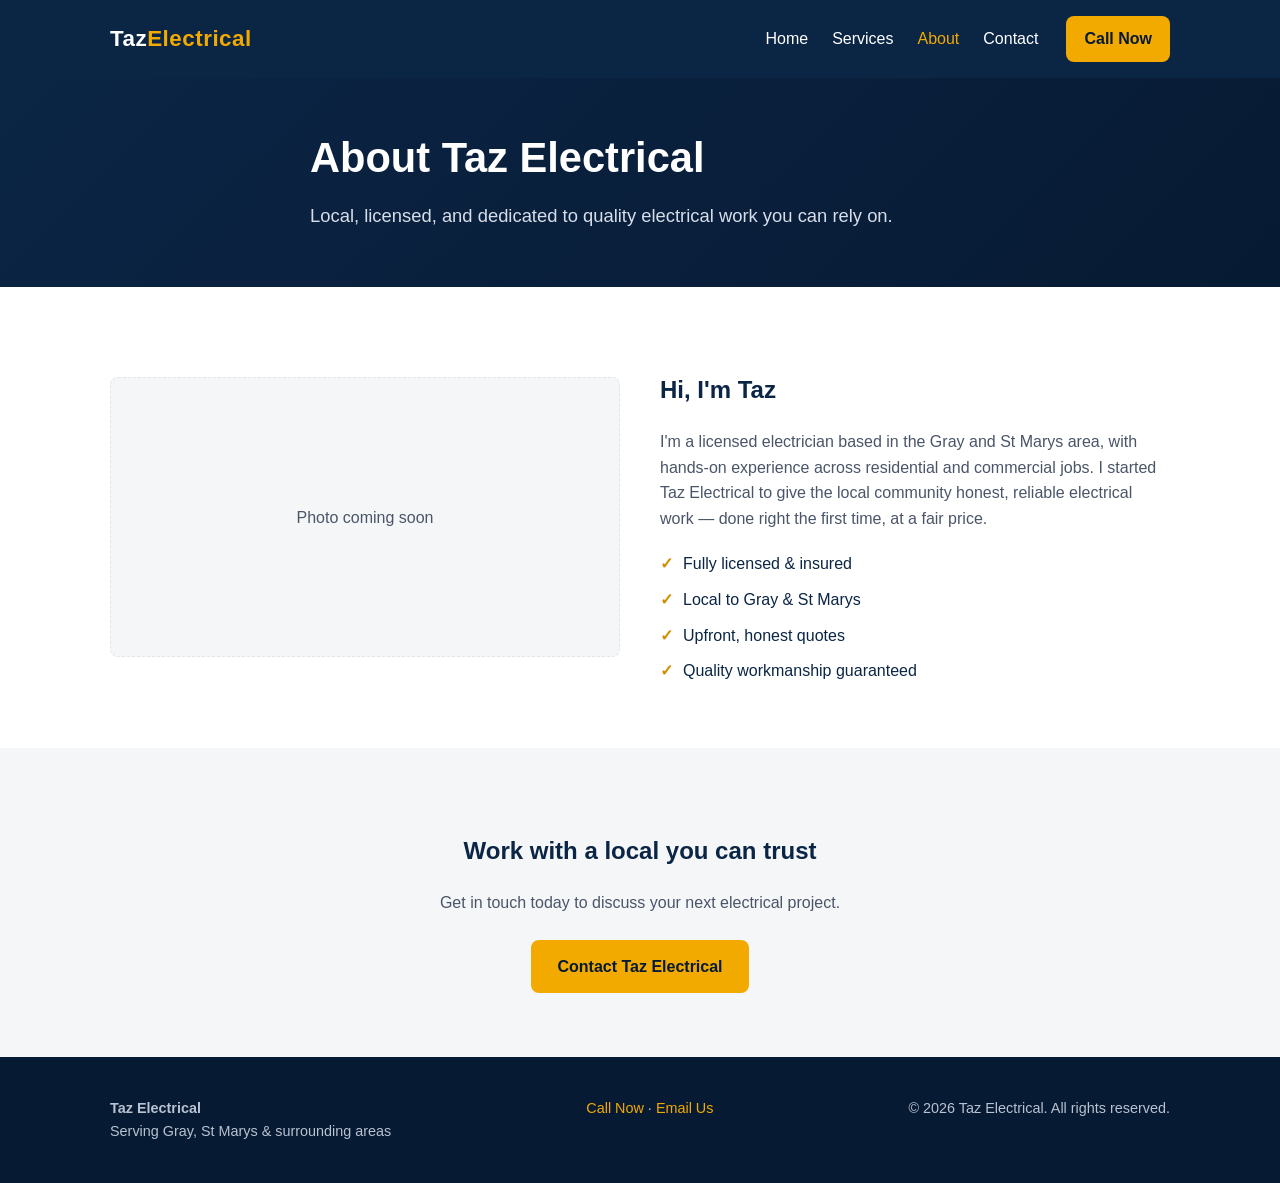
==== about.html @ eee787fc "Scaffold Taz Electrical website with CLAUDE.md and static pages Add project context (CLAUDE.md) plus" ====
<!DOCTYPE html>
<html lang="en-AU">
<head>
  <meta charset="UTF-8" />
  <meta name="viewport" content="width=device-width, initial-scale=1.0" />
  <title>About | Taz Electrical</title>
  <meta
    name="description"
    content="Meet Taz Electrical — a licensed local electrician serving Gray, St Marys and surrounding areas."
  />
  <link rel="stylesheet" href="css/styles.css" />
</head>
<body>
  <header class="site-header">
    <div class="container">
      <a href="index.html" class="logo">Taz<span>Electrical</span></a>
      <div class="nav">
        <ul class="nav-links">
          <li><a href="index.html">Home</a></li>
          <li><a href="services.html">Services</a></li>
          <li><a href="about.html" aria-current="page">About</a></li>
          <li><a href="contact.html">Contact</a></li>
        </ul>
        <a href="tel:+61000000000" class="nav-cta">Call Now</a>
      </div>
      <button class="nav-toggle" aria-label="Toggle navigation" aria-expanded="false">&#9776;</button>
    </div>
  </header>

  <main>
    <section class="hero" style="padding: 56px 0;">
      <div class="container">
        <h1>About Taz Electrical</h1>
        <p>Local, licensed, and dedicated to quality electrical work you can rely on.</p>
      </div>
    </section>

    <section>
      <div class="container about-grid">
        <div class="about-photo">
          <!-- TODO: replace with a real photo of Taz / the team / a completed job -->
          Photo coming soon
        </div>
        <div>
          <h2>Hi, I'm Taz</h2>
          <p style="color: var(--gray-text);">
            <!-- TODO: replace with Taz's real bio -->
            I'm a licensed electrician based in the Gray and St Marys area, with
            hands-on experience across residential and commercial jobs. I started
            Taz Electrical to give the local community honest, reliable electrical
            work — done right the first time, at a fair price.
          </p>
          <ul class="badge-list">
            <li>Fully licensed &amp; insured</li>
            <li>Local to Gray &amp; St Marys</li>
            <li>Upfront, honest quotes</li>
            <li>Quality workmanship guaranteed</li>
          </ul>
        </div>
      </div>
    </section>

    <section class="alt">
      <div class="container" style="text-align:center;">
        <h2>Work with a local you can trust</h2>
        <p style="color: var(--gray-text); max-width: 560px; margin: 0 auto 24px;">
          Get in touch today to discuss your next electrical project.
        </p>
        <a href="contact.html" class="btn btn-primary">Contact Taz Electrical</a>
      </div>
    </section>
  </main>

  <footer class="site-footer">
    <div class="container">
      <div>
        <strong>Taz Electrical</strong><br />
        Serving Gray, St Marys &amp; surrounding areas
      </div>
      <div>
        <a href="tel:+61000000000">Call Now</a> &middot;
        <a href="mailto:info@tazelectrical.example">Email Us</a>
      </div>
      <div>&copy; 2026 Taz Electrical. All rights reserved.</div>
    </div>
  </footer>

  <script src="js/main.js"></script>
</body>
</html>
---- css/styles.css ----
/* ---------- Brand variables (placeholder — swap when real branding lands) ---------- */
:root {
  --navy: #0b2545;
  --navy-dark: #071a33;
  --amber: #f2a900;
  --amber-dark: #cf8f00;
  --white: #ffffff;
  --off-white: #f5f6f8;
  --gray-text: #4a5568;
  --border: #e2e5ea;
  --radius: 8px;
  --max-width: 1100px;
  --font: -apple-system, BlinkMacSystemFont, "Segoe UI", Roboto, Helvetica, Arial, sans-serif;
}

* {
  box-sizing: border-box;
}

body {
  margin: 0;
  font-family: var(--font);
  color: var(--navy);
  background: var(--white);
  line-height: 1.6;
}

a {
  color: inherit;
}

img {
  max-width: 100%;
  display: block;
}

.container {
  max-width: var(--max-width);
  margin: 0 auto;
  padding: 0 20px;
}

/* ---------- Header / nav ---------- */
.site-header {
  background: var(--navy);
  color: var(--white);
  position: sticky;
  top: 0;
  z-index: 10;
}

.site-header .container {
  display: flex;
  align-items: center;
  justify-content: space-between;
  padding-top: 16px;
  padding-bottom: 16px;
}

.logo {
  font-size: 1.4rem;
  font-weight: 700;
  color: var(--white);
  text-decoration: none;
  letter-spacing: 0.5px;
}

.logo span {
  color: var(--amber);
}

.nav {
  display: flex;
  align-items: center;
  gap: 28px;
}

.nav-links {
  display: flex;
  gap: 24px;
  list-style: none;
  margin: 0;
  padding: 0;
}

.nav-links a {
  color: var(--white);
  text-decoration: none;
  font-weight: 500;
}

.nav-links a:hover,
.nav-links a[aria-current="page"] {
  color: var(--amber);
}

.nav-cta {
  background: var(--amber);
  color: var(--navy-dark);
  padding: 10px 18px;
  border-radius: var(--radius);
  font-weight: 700;
  text-decoration: none;
  white-space: nowrap;
}

.nav-cta:hover {
  background: var(--amber-dark);
}

.nav-toggle {
  display: none;
  background: none;
  border: none;
  color: var(--white);
  font-size: 1.6rem;
  cursor: pointer;
}

/* ---------- Hero ---------- */
.hero {
  background: linear-gradient(135deg, var(--navy) 0%, var(--navy-dark) 100%);
  color: var(--white);
  padding: 80px 0;
}

.hero .container {
  display: flex;
  flex-direction: column;
  gap: 20px;
  max-width: 700px;
}

.hero h1 {
  font-size: 2.6rem;
  margin: 0;
  line-height: 1.15;
}

.hero p {
  font-size: 1.15rem;
  color: #d7deea;
  margin: 0;
}

.hero-actions {
  display: flex;
  gap: 16px;
  flex-wrap: wrap;
  margin-top: 10px;
}

.btn {
  display: inline-block;
  padding: 12px 24px;
  border-radius: var(--radius);
  text-decoration: none;
  font-weight: 700;
  border: 2px solid transparent;
}

.btn-primary {
  background: var(--amber);
  color: var(--navy-dark);
}

.btn-primary:hover {
  background: var(--amber-dark);
}

.btn-secondary {
  border-color: var(--white);
  color: var(--white);
}

.btn-secondary:hover {
  background: rgba(255, 255, 255, 0.1);
}

/* ---------- Sections ---------- */
section {
  padding: 64px 0;
}

section.alt {
  background: var(--off-white);
}

.section-heading {
  text-align: center;
  max-width: 640px;
  margin: 0 auto 40px;
}

.section-heading h2 {
  font-size: 2rem;
  margin-bottom: 12px;
}

.section-heading p {
  color: var(--gray-text);
  margin: 0;
}

/* ---------- Cards / grid ---------- */
.grid {
  display: grid;
  grid-template-columns: repeat(auto-fit, minmax(240px, 1fr));
  gap: 24px;
}

.card {
  background: var(--white);
  border: 1px solid var(--border);
  border-radius: var(--radius);
  padding: 28px;
}

.card .icon {
  font-size: 1.8rem;
  margin-bottom: 12px;
}

.card h3 {
  margin: 0 0 10px;
  font-size: 1.2rem;
}

.card p {
  margin: 0;
  color: var(--gray-text);
}

/* ---------- Service list page ---------- */
.service-detail {
  display: flex;
  gap: 20px;
  padding: 24px 0;
  border-bottom: 1px solid var(--border);
}

.service-detail:last-child {
  border-bottom: none;
}

.service-detail .icon {
  font-size: 1.8rem;
  flex-shrink: 0;
}

.service-detail h3 {
  margin: 0 0 6px;
}

.service-detail p {
  margin: 0;
  color: var(--gray-text);
}

/* ---------- About page ---------- */
.about-grid {
  display: grid;
  grid-template-columns: 1fr 1fr;
  gap: 40px;
  align-items: center;
}

.about-photo {
  background: var(--off-white);
  border: 1px dashed var(--border);
  border-radius: var(--radius);
  min-height: 280px;
  display: flex;
  align-items: center;
  justify-content: center;
  color: var(--gray-text);
  text-align: center;
  padding: 20px;
}

.badge-list {
  list-style: none;
  padding: 0;
  margin: 20px 0 0;
  display: flex;
  flex-direction: column;
  gap: 10px;
}

.badge-list li::before {
  content: "\2713";
  color: var(--amber-dark);
  font-weight: 700;
  margin-right: 10px;
}

/* ---------- Contact page ---------- */
.contact-grid {
  display: grid;
  grid-template-columns: 1fr 1fr;
  gap: 40px;
}

.contact-info .item {
  margin-bottom: 24px;
}

.contact-info .item h3 {
  margin: 0 0 4px;
  font-size: 1rem;
  color: var(--gray-text);
  text-transform: uppercase;
  letter-spacing: 0.5px;
}

.contact-info .item p,
.contact-info .item a {
  margin: 0;
  font-size: 1.15rem;
  text-decoration: none;
  color: var(--navy);
}

form.contact-form {
  display: flex;
  flex-direction: column;
  gap: 16px;
}

.form-group {
  display: flex;
  flex-direction: column;
  gap: 6px;
}

.form-group label {
  font-weight: 600;
  font-size: 0.95rem;
}

.form-group input,
.form-group textarea {
  padding: 12px 14px;
  border: 1px solid var(--border);
  border-radius: var(--radius);
  font-family: inherit;
  font-size: 1rem;
}

.form-group input:focus,
.form-group textarea:focus {
  outline: 2px solid var(--amber);
  outline-offset: 1px;
}

.form-note {
  font-size: 0.9rem;
  color: var(--gray-text);
  margin: 0;
}

/* ---------- Footer ---------- */
.site-footer {
  background: var(--navy-dark);
  color: #b9c2d0;
  padding: 40px 0;
  font-size: 0.9rem;
}

.site-footer .container {
  display: flex;
  justify-content: space-between;
  flex-wrap: wrap;
  gap: 20px;
}

.site-footer a {
  color: var(--amber);
  text-decoration: none;
}

/* ---------- Responsive ---------- */
@media (max-width: 700px) {
  .nav-toggle {
    display: block;
  }

  .nav {
    position: absolute;
    top: 100%;
    left: 0;
    right: 0;
    background: var(--navy);
    flex-direction: column;
    align-items: flex-start;
    padding: 20px;
    gap: 16px;
    display: none;
  }

  .nav.open {
    display: flex;
  }

  .nav-links {
    flex-direction: column;
    gap: 14px;
  }

  .hero h1 {
    font-size: 2rem;
  }

  .about-grid,
  .contact-grid {
    grid-template-columns: 1fr;
  }
}
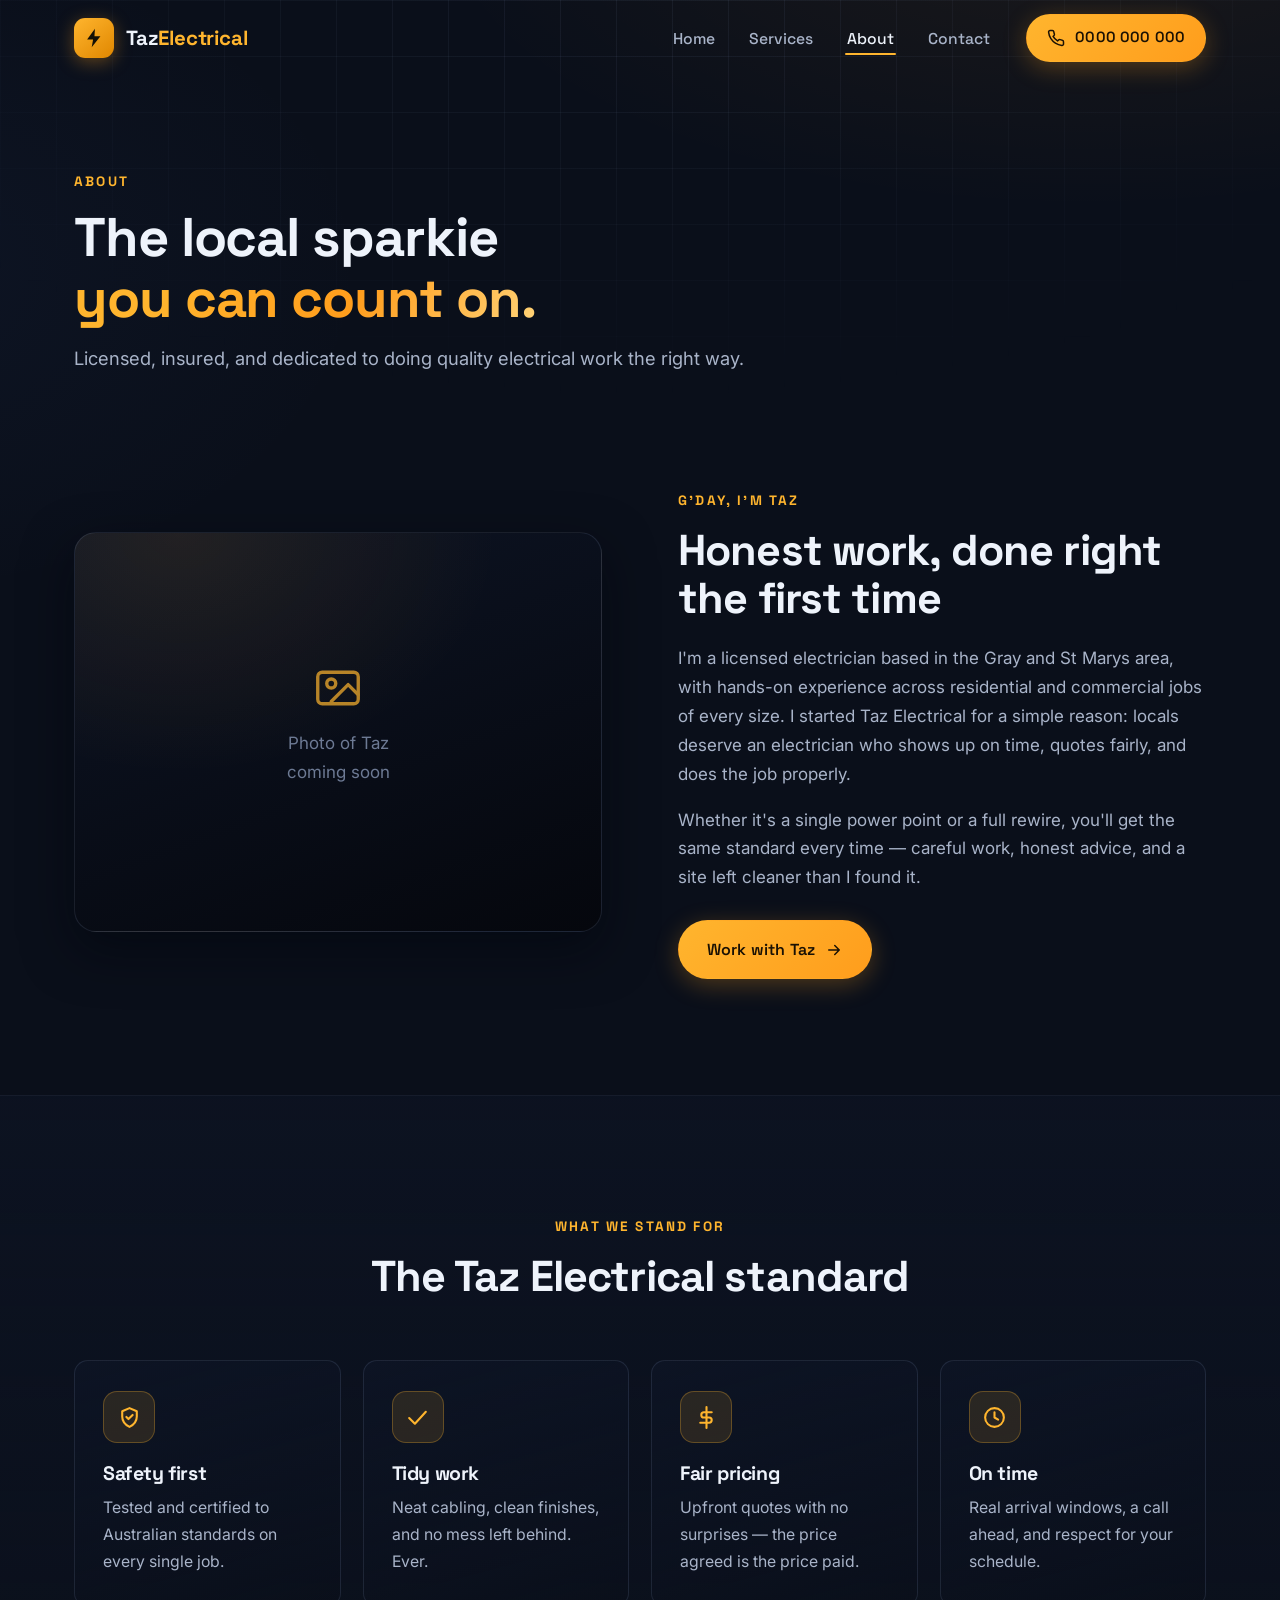
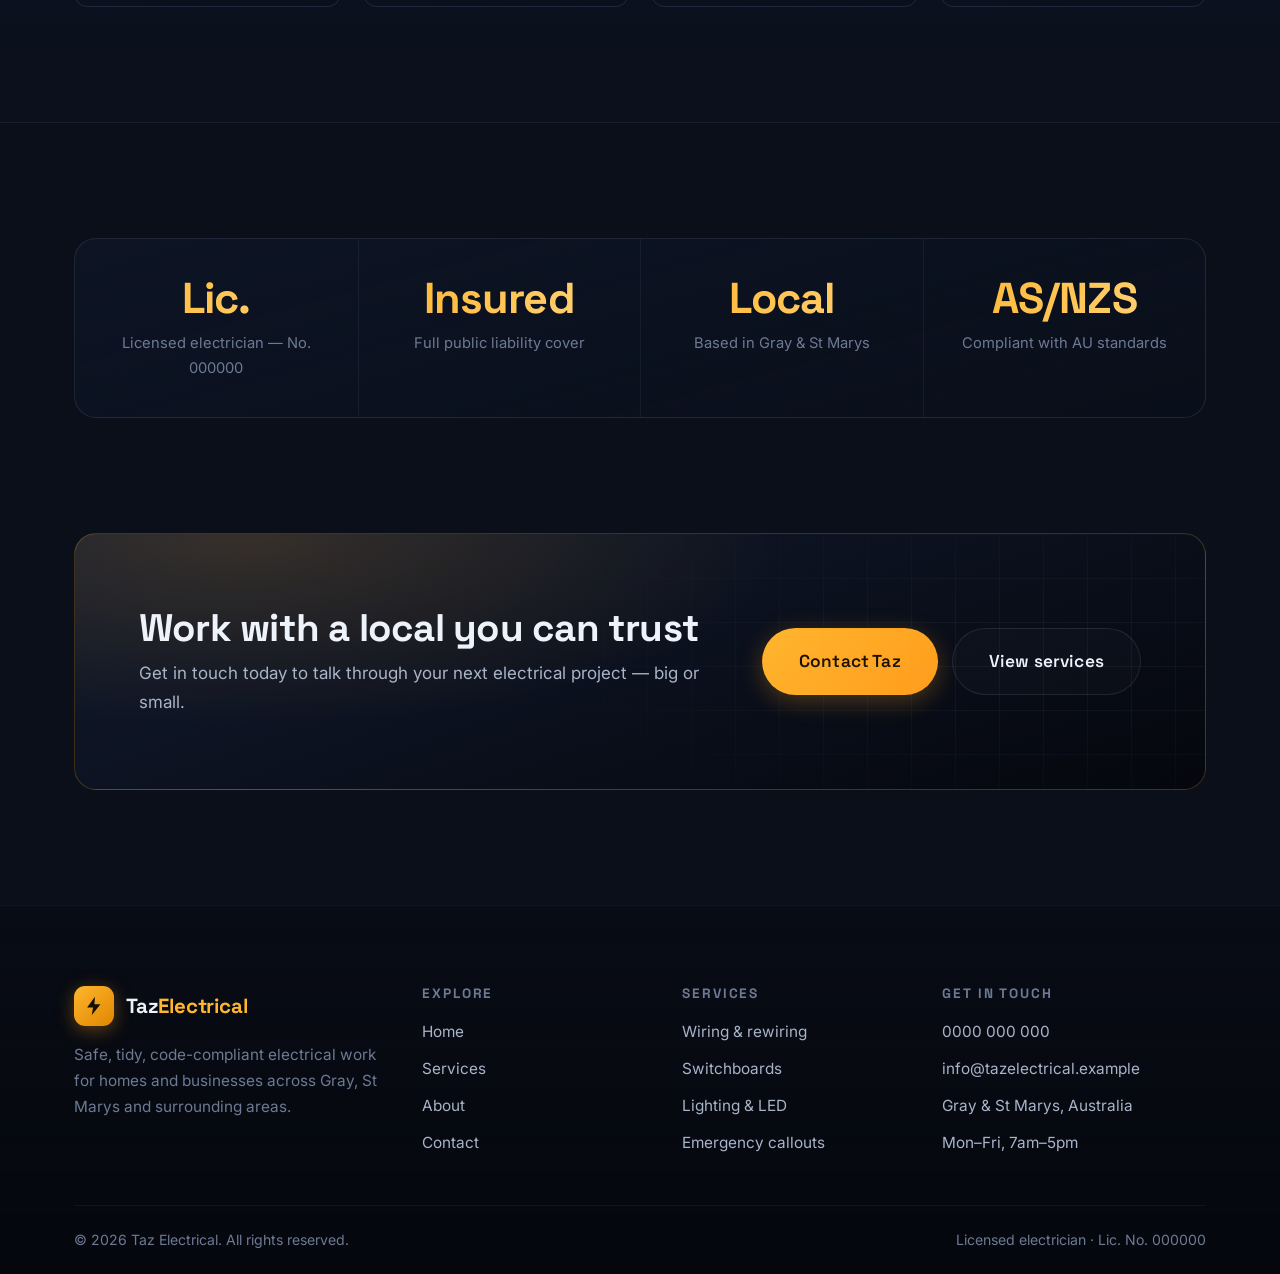
==== commit 732a83c1: "Redesign site with "Live Current" dark electric theme Full visual overhaul: near-black ink surfaces " ====
--- a/about.html
+++ b/about.html
@@ -3,85 +3,199 @@
 <head>
   <meta charset="UTF-8" />
   <meta name="viewport" content="width=device-width, initial-scale=1.0" />
-  <title>About | Taz Electrical</title>
-  <meta
-    name="description"
-    content="Meet Taz Electrical — a licensed local electrician serving Gray, St Marys and surrounding areas."
-  />
+  <title>About | Taz Electrical — Gray &amp; St Marys</title>
+  <meta name="description" content="Meet Taz — a licensed local electrician serving Gray, St Marys and surrounding areas with honest, quality electrical work." />
+  <meta name="theme-color" content="#0a0f1a" />
+  <link rel="icon" href="data:image/svg+xml,%3Csvg xmlns='http://www.w3.org/2000/svg' viewBox='0 0 64 64'%3E%3Crect width='64' height='64' rx='14' fill='%230a0f1a'/%3E%3Cpath d='M36 6 14 38h12l-4 20 22-32H32l4-20z' fill='%23ffb52e'/%3E%3C/svg%3E" />
+  <link rel="preconnect" href="https://fonts.googleapis.com" />
+  <link rel="preconnect" href="https://fonts.gstatic.com" crossorigin />
+  <link href="https://fonts.googleapis.com/css2?family=Inter:wght@400;500;600;700&family=Space+Grotesk:wght@500;600;700&display=swap" rel="stylesheet" />
   <link rel="stylesheet" href="css/styles.css" />
 </head>
 <body>
+  <a class="skip-link" href="#main">Skip to content</a>
+
   <header class="site-header">
-    <div class="container">
-      <a href="index.html" class="logo">Taz<span>Electrical</span></a>
-      <div class="nav">
+    <div class="container header-inner">
+      <a href="index.html" class="brand" aria-label="Taz Electrical — home">
+        <span class="brand-mark" aria-hidden="true">
+          <svg viewBox="0 0 24 24" fill="none" aria-hidden="true"><path d="M13 2 4.5 13.5H11L9.5 22 19 10h-6.5L13 2z" fill="#141005"/></svg>
+        </span>
+        <span class="brand-name">Taz<em>Electrical</em></span>
+      </a>
+      <nav class="site-nav" id="site-nav" aria-label="Main navigation">
         <ul class="nav-links">
           <li><a href="index.html">Home</a></li>
           <li><a href="services.html">Services</a></li>
           <li><a href="about.html" aria-current="page">About</a></li>
           <li><a href="contact.html">Contact</a></li>
         </ul>
-        <a href="tel:+61000000000" class="nav-cta">Call Now</a>
-      </div>
-      <button class="nav-toggle" aria-label="Toggle navigation" aria-expanded="false">&#9776;</button>
+        <div class="nav-actions">
+          <!-- TODO: replace with Taz's real phone number -->
+          <a class="btn btn-primary btn-sm" href="tel:+61000000000">
+            <svg viewBox="0 0 24 24" fill="none" stroke="currentColor" stroke-width="2" stroke-linecap="round" stroke-linejoin="round" aria-hidden="true"><path d="M22 16.92v3a2 2 0 0 1-2.18 2 19.79 19.79 0 0 1-8.63-3.07 19.5 19.5 0 0 1-6-6A19.79 19.79 0 0 1 2.12 4.18 2 2 0 0 1 4.11 2h3a2 2 0 0 1 2 1.72c.13.96.36 1.9.7 2.81a2 2 0 0 1-.45 2.11L8.09 9.91a16 16 0 0 0 6 6l1.27-1.27a2 2 0 0 1 2.11-.45c.91.34 1.85.57 2.81.7A2 2 0 0 1 22 16.92z"/></svg>
+            0000 000 000
+          </a>
+        </div>
+      </nav>
+      <button class="nav-toggle" aria-expanded="false" aria-controls="site-nav" aria-label="Toggle navigation">
+        <span></span><span></span><span></span>
+      </button>
     </div>
   </header>
 
-  <main>
-    <section class="hero" style="padding: 56px 0;">
-      <div class="container">
-        <h1>About Taz Electrical</h1>
-        <p>Local, licensed, and dedicated to quality electrical work you can rely on.</p>
-      </div>
-    </section>
-
-    <section>
-      <div class="container about-grid">
-        <div class="about-photo">
-          <!-- TODO: replace with a real photo of Taz / the team / a completed job -->
-          Photo coming soon
-        </div>
-        <div>
-          <h2>Hi, I'm Taz</h2>
-          <p style="color: var(--gray-text);">
-            <!-- TODO: replace with Taz's real bio -->
-            I'm a licensed electrician based in the Gray and St Marys area, with
-            hands-on experience across residential and commercial jobs. I started
-            Taz Electrical to give the local community honest, reliable electrical
-            work — done right the first time, at a fair price.
+  <main id="main">
+
+    <section class="page-hero">
+      <div class="container">
+        <span class="eyebrow" data-reveal>About</span>
+        <h1 data-reveal>The local sparkie<br /><span class="text-volt">you can count on.</span></h1>
+        <p class="lead" data-reveal style="--d:.08s">Licensed, insured, and dedicated to doing quality electrical work the right way.</p>
+      </div>
+    </section>
+
+    <section class="section" style="padding-top: clamp(20px, 3vw, 40px);">
+      <div class="container split">
+        <div class="photo-frame" data-reveal>
+          <!-- TODO: replace with a real photo of Taz / the team -->
+          <div class="ph-inner">
+            <svg viewBox="0 0 24 24" fill="none" stroke="currentColor" stroke-width="1.5" stroke-linecap="round" stroke-linejoin="round" aria-hidden="true"><rect x="3" y="5" width="18" height="14" rx="2"/><circle cx="9" cy="10" r="2"/><path d="m21 15-4.5-4.5L9 18"/></svg>
+            <p>Photo of Taz<br />coming soon</p>
+          </div>
+        </div>
+        <div data-reveal style="--d:.1s">
+          <span class="eyebrow">G'day, I'm Taz</span>
+          <h2 style="font-size: clamp(1.9rem, 3.8vw, 2.7rem);">Honest work, done right the first time</h2>
+          <!-- TODO: replace with Taz's real bio and experience -->
+          <p>
+            I'm a licensed electrician based in the Gray and St Marys area, with hands-on
+            experience across residential and commercial jobs of every size. I started
+            Taz Electrical for a simple reason: locals deserve an electrician who shows up
+            on time, quotes fairly, and does the job properly.
           </p>
-          <ul class="badge-list">
-            <li>Fully licensed &amp; insured</li>
-            <li>Local to Gray &amp; St Marys</li>
-            <li>Upfront, honest quotes</li>
-            <li>Quality workmanship guaranteed</li>
-          </ul>
-        </div>
-      </div>
-    </section>
-
-    <section class="alt">
-      <div class="container" style="text-align:center;">
-        <h2>Work with a local you can trust</h2>
-        <p style="color: var(--gray-text); max-width: 560px; margin: 0 auto 24px;">
-          Get in touch today to discuss your next electrical project.
-        </p>
-        <a href="contact.html" class="btn btn-primary">Contact Taz Electrical</a>
+          <p>
+            Whether it's a single power point or a full rewire, you'll get the same
+            standard every time — careful work, honest advice, and a site left cleaner
+            than I found it.
+          </p>
+          <div class="hero-actions" style="margin-top: 28px; margin-bottom: 0;">
+            <a href="contact.html" class="btn btn-primary">Work with Taz
+              <svg viewBox="0 0 24 24" fill="none" stroke="currentColor" stroke-width="2" stroke-linecap="round" stroke-linejoin="round" aria-hidden="true"><path d="M5 12h14M13 6l6 6-6 6"/></svg>
+            </a>
+          </div>
+        </div>
+      </div>
+    </section>
+
+    <!-- ============ VALUES ============ -->
+    <section class="section tinted">
+      <div class="container">
+        <div class="section-head center" data-reveal>
+          <span class="eyebrow">What we stand for</span>
+          <h2>The Taz Electrical standard</h2>
+        </div>
+        <div class="grid cols-4">
+          <div class="card" data-reveal>
+            <div class="icon-tile"><svg viewBox="0 0 24 24" fill="none" stroke="currentColor" stroke-width="2" stroke-linecap="round" stroke-linejoin="round" aria-hidden="true"><path d="M12 3 5 6v5c0 4.5 3 8 7 10 4-2 7-5.5 7-10V6l-7-3z"/><path d="m9 11.5 2 2 4-4"/></svg></div>
+            <h3>Safety first</h3>
+            <p>Tested and certified to Australian standards on every single job.</p>
+          </div>
+          <div class="card" data-reveal style="--d:.08s">
+            <div class="icon-tile"><svg viewBox="0 0 24 24" fill="none" stroke="currentColor" stroke-width="2" stroke-linecap="round" stroke-linejoin="round" aria-hidden="true"><path d="M4 12.5 9.5 18 20 6.5"/></svg></div>
+            <h3>Tidy work</h3>
+            <p>Neat cabling, clean finishes, and no mess left behind. Ever.</p>
+          </div>
+          <div class="card" data-reveal style="--d:.16s">
+            <div class="icon-tile"><svg viewBox="0 0 24 24" fill="none" stroke="currentColor" stroke-width="2" stroke-linecap="round" stroke-linejoin="round" aria-hidden="true"><path d="M12 2v20M17 7H9.5a2.5 2.5 0 0 0 0 5h5a2.5 2.5 0 0 1 0 5H6"/></svg></div>
+            <h3>Fair pricing</h3>
+            <p>Upfront quotes with no surprises — the price agreed is the price paid.</p>
+          </div>
+          <div class="card" data-reveal style="--d:.24s">
+            <div class="icon-tile"><svg viewBox="0 0 24 24" fill="none" stroke="currentColor" stroke-width="2" stroke-linecap="round" stroke-linejoin="round" aria-hidden="true"><circle cx="12" cy="12" r="9"/><path d="M12 7v5l3.5 2"/></svg></div>
+            <h3>On time</h3>
+            <p>Real arrival windows, a call ahead, and respect for your schedule.</p>
+          </div>
+        </div>
+      </div>
+    </section>
+
+    <!-- ============ CREDENTIALS ============ -->
+    <section class="section">
+      <div class="container">
+        <div class="stats" data-reveal>
+          <!-- TODO: replace with real credentials / licence details -->
+          <div class="stat"><span class="num">Lic.</span><span class="lbl">Licensed electrician — No. 000000</span></div>
+          <div class="stat"><span class="num">Insured</span><span class="lbl">Full public liability cover</span></div>
+          <div class="stat"><span class="num">Local</span><span class="lbl">Based in Gray &amp; St Marys</span></div>
+          <div class="stat"><span class="num">AS/NZS</span><span class="lbl">Compliant with AU standards</span></div>
+        </div>
+      </div>
+    </section>
+
+    <!-- ============ CTA ============ -->
+    <section class="section" style="padding-top: 0;">
+      <div class="container">
+        <div class="cta-band" data-reveal>
+          <div>
+            <h2>Work with a local you can trust</h2>
+            <p>Get in touch today to talk through your next electrical project — big or small.</p>
+          </div>
+          <div class="cta-actions">
+            <a href="contact.html" class="btn btn-primary btn-lg">Contact Taz</a>
+            <a href="services.html" class="btn btn-ghost btn-lg">View services</a>
+          </div>
+        </div>
       </div>
     </section>
   </main>
 
+  <!-- ============ FOOTER ============ -->
   <footer class="site-footer">
     <div class="container">
-      <div>
-        <strong>Taz Electrical</strong><br />
-        Serving Gray, St Marys &amp; surrounding areas
-      </div>
-      <div>
-        <a href="tel:+61000000000">Call Now</a> &middot;
-        <a href="mailto:info@tazelectrical.example">Email Us</a>
-      </div>
-      <div>&copy; 2026 Taz Electrical. All rights reserved.</div>
+      <div class="footer-grid">
+        <div class="footer-brand">
+          <a href="index.html" class="brand" aria-label="Taz Electrical — home">
+            <span class="brand-mark" aria-hidden="true">
+              <svg viewBox="0 0 24 24" fill="none" aria-hidden="true"><path d="M13 2 4.5 13.5H11L9.5 22 19 10h-6.5L13 2z" fill="#141005"/></svg>
+            </span>
+            <span class="brand-name">Taz<em>Electrical</em></span>
+          </a>
+          <p>Safe, tidy, code-compliant electrical work for homes and businesses across Gray, St Marys and surrounding areas.</p>
+        </div>
+        <div>
+          <h4>Explore</h4>
+          <ul>
+            <li><a href="index.html">Home</a></li>
+            <li><a href="services.html">Services</a></li>
+            <li><a href="about.html">About</a></li>
+            <li><a href="contact.html">Contact</a></li>
+          </ul>
+        </div>
+        <div>
+          <h4>Services</h4>
+          <ul>
+            <li><a href="services.html#wiring">Wiring &amp; rewiring</a></li>
+            <li><a href="services.html#switchboards">Switchboards</a></li>
+            <li><a href="services.html#lighting">Lighting &amp; LED</a></li>
+            <li><a href="services.html#emergency">Emergency callouts</a></li>
+          </ul>
+        </div>
+        <div>
+          <h4>Get in touch</h4>
+          <ul>
+            <!-- TODO: replace with real phone/email -->
+            <li><a href="tel:+61000000000">0000 000 000</a></li>
+            <li><a href="mailto:info@tazelectrical.example">info@tazelectrical.example</a></li>
+            <li>Gray &amp; St Marys, Australia</li>
+            <li>Mon–Fri, 7am–5pm</li>
+          </ul>
+        </div>
+      </div>
+      <div class="footer-bottom">
+        <span>&copy; <span id="year">2026</span> Taz Electrical. All rights reserved.</span>
+        <!-- TODO: real electrical licence number -->
+        <span>Licensed electrician · Lic. No. 000000</span>
+      </div>
     </div>
   </footer>
 
--- a/css/styles.css
+++ b/css/styles.css
@@ -1,418 +1,1378 @@
-/* ---------- Brand variables (placeholder — swap when real branding lands) ---------- */
+/* ==========================================================================
+   TAZ ELECTRICAL — "Live Current" design system
+   Dark electric theme · amber voltage accent · fluid type · subtle motion
+   Brand tokens live here — swap values when real branding arrives.
+   ========================================================================== */
+
 :root {
-  --navy: #0b2545;
-  --navy-dark: #071a33;
-  --amber: #f2a900;
-  --amber-dark: #cf8f00;
-  --white: #ffffff;
-  --off-white: #f5f6f8;
-  --gray-text: #4a5568;
-  --border: #e2e5ea;
-  --radius: 8px;
-  --max-width: 1100px;
-  --font: -apple-system, BlinkMacSystemFont, "Segoe UI", Roboto, Helvetica, Arial, sans-serif;
-}
-
-* {
+  /* Ink surfaces (darkest → lightest) */
+  --ink-950: #05070d;
+  --ink-900: #0a0f1a;
+  --ink-850: #0d1424;
+  --ink-800: #111a2e;
+  --ink-700: #1a2740;
+
+  /* Voltage accent */
+  --volt: #ffb52e;
+  --volt-hot: #ff9d1c;
+  --volt-deep: #e08700;
+  --volt-soft: rgba(255, 181, 46, 0.12);
+  --volt-line: rgba(255, 181, 46, 0.45);
+
+  /* Text */
+  --text-hi: #eef3fb;
+  --text-mid: #a9b4c9;
+  --text-low: #6d7a94;
+
+  /* Lines & effects */
+  --line: rgba(148, 170, 210, 0.14);
+  --line-soft: rgba(148, 170, 210, 0.08);
+  --glow: 0 10px 50px rgba(255, 170, 40, 0.22);
+  --shadow-lift: 0 18px 50px rgba(2, 5, 12, 0.55);
+
+  /* Type */
+  --font-display: "Space Grotesk", "Inter", system-ui, sans-serif;
+  --font-body: "Inter", system-ui, -apple-system, "Segoe UI", Roboto, sans-serif;
+
+  /* Layout */
+  --container: 1180px;
+  --radius: 14px;
+  --radius-lg: 22px;
+  --header-h: 76px;
+}
+
+/* ---------- Reset & base ---------- */
+
+*,
+*::before,
+*::after {
   box-sizing: border-box;
+}
+
+html {
+  scroll-padding-top: calc(var(--header-h) + 16px);
+}
+
+@media (prefers-reduced-motion: no-preference) {
+  html {
+    scroll-behavior: smooth;
+  }
 }
 
 body {
   margin: 0;
-  font-family: var(--font);
-  color: var(--navy);
-  background: var(--white);
-  line-height: 1.6;
-}
-
-a {
-  color: inherit;
-}
-
-img {
+  font-family: var(--font-body);
+  font-size: 1.0625rem;
+  line-height: 1.7;
+  color: var(--text-mid);
+  background-color: var(--ink-900);
+  background-image:
+    radial-gradient(1100px 500px at 85% -10%, rgba(255, 160, 30, 0.07), transparent 60%),
+    radial-gradient(900px 600px at -10% 30%, rgba(70, 110, 200, 0.06), transparent 55%);
+  background-attachment: fixed;
+  -webkit-font-smoothing: antialiased;
+}
+
+img,
+svg {
   max-width: 100%;
   display: block;
 }
 
+h1, h2, h3, h4 {
+  font-family: var(--font-display);
+  color: var(--text-hi);
+  line-height: 1.12;
+  letter-spacing: -0.02em;
+  margin: 0 0 0.5em;
+}
+
+p {
+  margin: 0 0 1em;
+}
+
+a {
+  color: var(--volt);
+}
+
+::selection {
+  background: var(--volt);
+  color: var(--ink-950);
+}
+
+:focus-visible {
+  outline: 2px solid var(--volt);
+  outline-offset: 3px;
+  border-radius: 4px;
+}
+
 .container {
-  max-width: var(--max-width);
+  max-width: var(--container);
   margin: 0 auto;
-  padding: 0 20px;
-}
-
-/* ---------- Header / nav ---------- */
+  padding: 0 24px;
+}
+
+.skip-link {
+  position: absolute;
+  left: -9999px;
+  top: 12px;
+  z-index: 100;
+  background: var(--volt);
+  color: var(--ink-950);
+  padding: 10px 18px;
+  border-radius: 8px;
+  font-weight: 700;
+  text-decoration: none;
+}
+
+.skip-link:focus {
+  left: 12px;
+}
+
+/* ---------- Buttons ---------- */
+
+.btn {
+  display: inline-flex;
+  align-items: center;
+  gap: 10px;
+  padding: 15px 28px;
+  border-radius: 999px;
+  font-family: var(--font-display);
+  font-weight: 600;
+  font-size: 1rem;
+  letter-spacing: 0.01em;
+  text-decoration: none;
+  cursor: pointer;
+  border: 1px solid transparent;
+  transition: transform 0.25s ease, box-shadow 0.25s ease,
+    background-color 0.25s ease, border-color 0.25s ease, color 0.25s ease;
+}
+
+.btn svg {
+  width: 18px;
+  height: 18px;
+  flex-shrink: 0;
+}
+
+.btn-primary {
+  background: linear-gradient(135deg, var(--volt) 0%, var(--volt-hot) 100%);
+  color: #1a1104;
+  box-shadow: 0 6px 24px rgba(255, 160, 30, 0.28);
+}
+
+.btn-primary:hover {
+  transform: translateY(-2px);
+  box-shadow: var(--glow);
+}
+
+.btn-ghost {
+  border-color: var(--line);
+  color: var(--text-hi);
+  background: rgba(255, 255, 255, 0.02);
+}
+
+.btn-ghost:hover {
+  border-color: var(--volt-line);
+  color: var(--volt);
+  transform: translateY(-2px);
+}
+
+.btn-sm {
+  padding: 10px 20px;
+  font-size: 0.92rem;
+}
+
+.btn-lg {
+  padding: 18px 36px;
+  font-size: 1.08rem;
+}
+
+/* ---------- Header ---------- */
+
 .site-header {
-  background: var(--navy);
-  color: var(--white);
-  position: sticky;
-  top: 0;
-  z-index: 10;
-}
-
-.site-header .container {
+  position: fixed;
+  inset: 0 0 auto;
+  z-index: 50;
+  height: var(--header-h);
+  transition: background-color 0.35s ease, border-color 0.35s ease,
+    backdrop-filter 0.35s ease;
+  border-bottom: 1px solid transparent;
+}
+
+.site-header.scrolled,
+body.nav-open .site-header {
+  background: rgba(8, 12, 21, 0.82);
+  -webkit-backdrop-filter: blur(14px);
+  backdrop-filter: blur(14px);
+  border-bottom-color: var(--line-soft);
+}
+
+.header-inner {
+  height: var(--header-h);
   display: flex;
   align-items: center;
   justify-content: space-between;
-  padding-top: 16px;
-  padding-bottom: 16px;
-}
-
-.logo {
-  font-size: 1.4rem;
+  gap: 24px;
+}
+
+.brand {
+  display: inline-flex;
+  align-items: center;
+  gap: 12px;
+  text-decoration: none;
+}
+
+.brand-mark {
+  width: 40px;
+  height: 40px;
+  border-radius: 11px;
+  display: grid;
+  place-items: center;
+  background: linear-gradient(140deg, var(--volt) 0%, var(--volt-deep) 100%);
+  box-shadow: 0 4px 18px rgba(255, 160, 30, 0.35);
+}
+
+.brand-mark svg {
+  width: 22px;
+  height: 22px;
+}
+
+.brand-name {
+  font-family: var(--font-display);
   font-weight: 700;
-  color: var(--white);
-  text-decoration: none;
-  letter-spacing: 0.5px;
-}
-
-.logo span {
-  color: var(--amber);
-}
-
-.nav {
+  font-size: 1.28rem;
+  letter-spacing: -0.01em;
+  color: var(--text-hi);
+}
+
+.brand-name em {
+  font-style: normal;
+  color: var(--volt);
+}
+
+.site-nav {
   display: flex;
   align-items: center;
-  gap: 28px;
+  gap: 34px;
 }
 
 .nav-links {
   display: flex;
-  gap: 24px;
+  gap: 30px;
   list-style: none;
   margin: 0;
   padding: 0;
 }
 
 .nav-links a {
-  color: var(--white);
+  font-family: var(--font-display);
+  font-weight: 500;
+  font-size: 0.98rem;
+  color: var(--text-mid);
+  text-decoration: none;
+  padding: 6px 2px;
+  position: relative;
+  transition: color 0.25s ease;
+}
+
+.nav-links a::after {
+  content: "";
+  position: absolute;
+  left: 0;
+  right: 100%;
+  bottom: 0;
+  height: 2px;
+  background: var(--volt);
+  border-radius: 2px;
+  transition: right 0.3s ease;
+}
+
+.nav-links a:hover,
+.nav-links a[aria-current="page"] {
+  color: var(--text-hi);
+}
+
+.nav-links a:hover::after,
+.nav-links a[aria-current="page"]::after {
+  right: 0;
+}
+
+.nav-toggle {
+  display: none;
+  width: 44px;
+  height: 44px;
+  border: 1px solid var(--line);
+  border-radius: 10px;
+  background: rgba(255, 255, 255, 0.03);
+  cursor: pointer;
+  flex-direction: column;
+  align-items: center;
+  justify-content: center;
+  gap: 5px;
+}
+
+.nav-toggle span {
+  display: block;
+  width: 18px;
+  height: 2px;
+  border-radius: 2px;
+  background: var(--text-hi);
+  transition: transform 0.3s ease, opacity 0.3s ease;
+}
+
+body.nav-open .nav-toggle span:nth-child(1) {
+  transform: translateY(7px) rotate(45deg);
+}
+
+body.nav-open .nav-toggle span:nth-child(2) {
+  opacity: 0;
+}
+
+body.nav-open .nav-toggle span:nth-child(3) {
+  transform: translateY(-7px) rotate(-45deg);
+}
+
+/* ---------- Hero (home) ---------- */
+
+.hero {
+  position: relative;
+  padding: calc(var(--header-h) + clamp(56px, 10vw, 110px)) 0 clamp(64px, 9vw, 110px);
+  overflow: hidden;
+}
+
+.hero::before {
+  /* faint blueprint grid, faded at edges */
+  content: "";
+  position: absolute;
+  inset: 0;
+  background-image:
+    linear-gradient(var(--line-soft) 1px, transparent 1px),
+    linear-gradient(90deg, var(--line-soft) 1px, transparent 1px);
+  background-size: 56px 56px;
+  -webkit-mask-image: radial-gradient(75% 65% at 50% 35%, #000 20%, transparent 100%);
+  mask-image: radial-gradient(75% 65% at 50% 35%, #000 20%, transparent 100%);
+  pointer-events: none;
+}
+
+.hero-inner {
+  position: relative;
+  display: grid;
+  grid-template-columns: minmax(0, 1.05fr) minmax(0, 0.95fr);
+  gap: clamp(40px, 6vw, 80px);
+  align-items: center;
+}
+
+.hero-eyebrow {
+  display: inline-flex;
+  align-items: center;
+  gap: 10px;
+  font-family: var(--font-display);
+  font-size: 0.88rem;
+  font-weight: 600;
+  letter-spacing: 0.12em;
+  text-transform: uppercase;
+  color: var(--volt);
+  background: var(--volt-soft);
+  border: 1px solid rgba(255, 181, 46, 0.25);
+  padding: 8px 16px;
+  border-radius: 999px;
+  margin-bottom: 26px;
+}
+
+.hero-eyebrow .dot {
+  width: 7px;
+  height: 7px;
+  border-radius: 50%;
+  background: var(--volt);
+  box-shadow: 0 0 12px 2px rgba(255, 181, 46, 0.8);
+}
+
+.hero h1 {
+  font-size: clamp(2.7rem, 6.2vw, 4.4rem);
+  line-height: 1.04;
+  margin-bottom: 22px;
+}
+
+.text-volt {
+  background: linear-gradient(120deg, var(--volt) 20%, var(--volt-hot) 60%, #ffd479 100%);
+  -webkit-background-clip: text;
+  background-clip: text;
+  color: transparent;
+}
+
+.hero .lead {
+  font-size: clamp(1.08rem, 1.6vw, 1.24rem);
+  max-width: 34em;
+  color: var(--text-mid);
+  margin-bottom: 34px;
+}
+
+.hero-actions {
+  display: flex;
+  flex-wrap: wrap;
+  gap: 16px;
+  margin-bottom: 38px;
+}
+
+.hero-trust {
+  display: flex;
+  flex-wrap: wrap;
+  gap: 12px 26px;
+  list-style: none;
+  margin: 0;
+  padding: 0;
+}
+
+.hero-trust li {
+  display: inline-flex;
+  align-items: center;
+  gap: 9px;
+  font-size: 0.95rem;
+  color: var(--text-mid);
+}
+
+.hero-trust svg {
+  width: 17px;
+  height: 17px;
+  color: var(--volt);
+  flex-shrink: 0;
+}
+
+/* Hero visual — circuit panel */
+
+.hero-visual {
+  position: relative;
+}
+
+.circuit-panel {
+  position: relative;
+  border-radius: var(--radius-lg);
+  border: 1px solid var(--line);
+  background:
+    radial-gradient(120% 120% at 80% 0%, rgba(255, 170, 40, 0.08), transparent 55%),
+    linear-gradient(160deg, var(--ink-850) 0%, var(--ink-950) 100%);
+  padding: clamp(20px, 3vw, 34px);
+  box-shadow: var(--shadow-lift);
+}
+
+.circuit-panel svg {
+  width: 100%;
+  height: auto;
+}
+
+.trace {
+  fill: none;
+  stroke: rgba(255, 181, 46, 0.5);
+  stroke-width: 2;
+  stroke-linecap: round;
+  stroke-linejoin: round;
+}
+
+.trace.dim {
+  stroke: rgba(148, 170, 210, 0.22);
+}
+
+.trace.flow {
+  stroke: var(--volt);
+  stroke-dasharray: 5 90;
+  animation: current 3.2s linear infinite;
+  filter: drop-shadow(0 0 5px rgba(255, 181, 46, 0.9));
+}
+
+.trace.flow.delay-1 { animation-delay: -1.1s; }
+.trace.flow.delay-2 { animation-delay: -2.2s; }
+
+@keyframes current {
+  to { stroke-dashoffset: -190; }
+}
+
+.node {
+  fill: var(--ink-700);
+  stroke: rgba(255, 181, 46, 0.55);
+  stroke-width: 1.5;
+}
+
+.node.lit {
+  fill: var(--volt);
+  stroke: none;
+  animation: nodepulse 2.6s ease-in-out infinite;
+}
+
+@keyframes nodepulse {
+  0%, 100% { opacity: 0.55; }
+  50% { opacity: 1; }
+}
+
+.chip-float {
+  position: absolute;
+  display: inline-flex;
+  align-items: center;
+  gap: 8px;
+  padding: 10px 16px;
+  border-radius: 999px;
+  border: 1px solid var(--line);
+  background: rgba(13, 20, 36, 0.85);
+  -webkit-backdrop-filter: blur(8px);
+  backdrop-filter: blur(8px);
+  font-family: var(--font-display);
+  font-size: 0.85rem;
+  font-weight: 600;
+  color: var(--text-hi);
+  box-shadow: 0 10px 30px rgba(2, 5, 12, 0.5);
+  animation: floaty 5.5s ease-in-out infinite;
+}
+
+.chip-float svg {
+  width: 15px;
+  height: 15px;
+  color: var(--volt);
+}
+
+.chip-float.c1 { top: 8%; right: -14px; }
+.chip-float.c2 { bottom: 22%; left: -18px; animation-delay: -1.8s; }
+.chip-float.c3 { bottom: -14px; right: 12%; animation-delay: -3.4s; }
+
+@keyframes floaty {
+  0%, 100% { transform: translateY(0); }
+  50% { transform: translateY(-9px); }
+}
+
+@media (prefers-reduced-motion: reduce) {
+  .trace.flow,
+  .node.lit,
+  .chip-float {
+    animation: none;
+  }
+}
+
+/* ---------- Sections ---------- */
+
+.section {
+  padding: clamp(70px, 9vw, 116px) 0;
+  position: relative;
+}
+
+.section.tinted {
+  background: linear-gradient(180deg, rgba(13, 20, 36, 0.65), rgba(13, 20, 36, 0.2));
+  border-top: 1px solid var(--line-soft);
+  border-bottom: 1px solid var(--line-soft);
+}
+
+.section-head {
+  max-width: 680px;
+  margin-bottom: clamp(40px, 5vw, 60px);
+}
+
+.section-head.center {
+  margin-left: auto;
+  margin-right: auto;
+  text-align: center;
+}
+
+.eyebrow {
+  display: inline-block;
+  font-family: var(--font-display);
+  font-size: 0.85rem;
+  font-weight: 700;
+  letter-spacing: 0.16em;
+  text-transform: uppercase;
+  color: var(--volt);
+  margin-bottom: 14px;
+}
+
+.section-head h2 {
+  font-size: clamp(1.9rem, 3.8vw, 2.7rem);
+  margin-bottom: 14px;
+}
+
+.section-head p {
+  color: var(--text-mid);
+  font-size: 1.08rem;
+  margin: 0;
+}
+
+/* ---------- Cards ---------- */
+
+.grid {
+  display: grid;
+  gap: 22px;
+}
+
+.grid.cols-3 { grid-template-columns: repeat(3, 1fr); }
+.grid.cols-4 { grid-template-columns: repeat(4, 1fr); }
+
+.card {
+  position: relative;
+  background: linear-gradient(165deg, var(--ink-850) 0%, rgba(10, 15, 26, 0.6) 100%);
+  border: 1px solid var(--line);
+  border-radius: var(--radius);
+  padding: 30px 28px;
+  transition: transform 0.3s ease, border-color 0.3s ease, box-shadow 0.3s ease;
+}
+
+.card:hover {
+  transform: translateY(-5px);
+  border-color: var(--volt-line);
+  box-shadow: 0 18px 44px rgba(2, 5, 12, 0.5), 0 0 0 1px rgba(255, 181, 46, 0.12);
+}
+
+.icon-tile {
+  width: 52px;
+  height: 52px;
+  border-radius: 14px;
+  display: grid;
+  place-items: center;
+  margin-bottom: 20px;
+  background: var(--volt-soft);
+  border: 1px solid rgba(255, 181, 46, 0.28);
+  color: var(--volt);
+}
+
+.icon-tile svg {
+  width: 25px;
+  height: 25px;
+}
+
+.card h3 {
+  font-size: 1.22rem;
+  margin-bottom: 10px;
+}
+
+.card p {
+  color: var(--text-mid);
+  font-size: 0.99rem;
+  margin: 0;
+}
+
+.card .card-link {
+  display: inline-flex;
+  align-items: center;
+  gap: 7px;
+  margin-top: 18px;
+  font-family: var(--font-display);
+  font-weight: 600;
+  font-size: 0.94rem;
+  color: var(--volt);
+  text-decoration: none;
+}
+
+.card .card-link svg {
+  width: 15px;
+  height: 15px;
+  transition: transform 0.25s ease;
+}
+
+.card:hover .card-link svg {
+  transform: translateX(4px);
+}
+
+/* Emergency highlight card */
+
+.card.emergency {
+  grid-column: 1 / -1;
+  display: flex;
+  align-items: center;
+  gap: 26px;
+  flex-wrap: wrap;
+  justify-content: space-between;
+  background:
+    radial-gradient(600px 200px at 10% 0%, rgba(255, 120, 40, 0.14), transparent 60%),
+    linear-gradient(165deg, var(--ink-850) 0%, rgba(10, 15, 26, 0.6) 100%);
+  border-color: rgba(255, 150, 60, 0.35);
+}
+
+.card.emergency .em-copy {
+  display: flex;
+  align-items: center;
+  gap: 22px;
+  flex: 1 1 380px;
+}
+
+.card.emergency h3 {
+  margin-bottom: 6px;
+}
+
+/* ---------- Stats band ---------- */
+
+.stats {
+  display: grid;
+  grid-template-columns: repeat(4, 1fr);
+  border: 1px solid var(--line);
+  border-radius: var(--radius-lg);
+  overflow: hidden;
+  background: linear-gradient(165deg, var(--ink-850), rgba(10, 15, 26, 0.5));
+}
+
+.stat {
+  padding: 36px 28px;
+  text-align: center;
+  border-left: 1px solid var(--line-soft);
+}
+
+.stat:first-child {
+  border-left: none;
+}
+
+.stat .num {
+  font-family: var(--font-display);
+  font-size: clamp(2rem, 3.4vw, 2.7rem);
+  font-weight: 700;
+  letter-spacing: -0.02em;
+  background: linear-gradient(120deg, var(--volt), #ffd479);
+  -webkit-background-clip: text;
+  background-clip: text;
+  color: transparent;
+  display: block;
+  line-height: 1.1;
+}
+
+.stat .lbl {
+  font-size: 0.92rem;
+  color: var(--text-low);
+  margin-top: 8px;
+  display: block;
+}
+
+/* ---------- Feature split ---------- */
+
+.split {
+  display: grid;
+  grid-template-columns: 1fr 1fr;
+  gap: clamp(40px, 6vw, 76px);
+  align-items: center;
+}
+
+.feature-list {
+  list-style: none;
+  margin: 28px 0 0;
+  padding: 0;
+  display: grid;
+  gap: 20px;
+}
+
+.feature-list li {
+  display: flex;
+  gap: 16px;
+  align-items: flex-start;
+}
+
+.feature-list .icon-tile {
+  width: 44px;
+  height: 44px;
+  border-radius: 12px;
+  margin: 2px 0 0;
+  flex-shrink: 0;
+}
+
+.feature-list .icon-tile svg {
+  width: 21px;
+  height: 21px;
+}
+
+.feature-list h3 {
+  font-size: 1.08rem;
+  margin-bottom: 4px;
+}
+
+.feature-list p {
+  margin: 0;
+  font-size: 0.97rem;
+}
+
+/* Photo placeholder frame */
+
+.photo-frame {
+  position: relative;
+  border-radius: var(--radius-lg);
+  border: 1px solid var(--line);
+  background:
+    radial-gradient(110% 110% at 20% 0%, rgba(255, 170, 40, 0.09), transparent 55%),
+    linear-gradient(160deg, var(--ink-850), var(--ink-950));
+  min-height: 400px;
+  display: grid;
+  place-items: center;
+  overflow: hidden;
+  box-shadow: var(--shadow-lift);
+}
+
+.photo-frame .ph-inner {
+  text-align: center;
+  color: var(--text-low);
+  padding: 30px;
+}
+
+.photo-frame .ph-inner svg {
+  width: 54px;
+  height: 54px;
+  margin: 0 auto 14px;
+  color: var(--volt);
+  opacity: 0.7;
+}
+
+/* ---------- Process steps ---------- */
+
+.steps {
+  display: grid;
+  grid-template-columns: repeat(3, 1fr);
+  gap: 22px;
+  counter-reset: step;
+}
+
+.step {
+  position: relative;
+  padding: 34px 28px 30px;
+  border: 1px solid var(--line);
+  border-radius: var(--radius);
+  background: linear-gradient(165deg, var(--ink-850) 0%, rgba(10, 15, 26, 0.55) 100%);
+  overflow: hidden;
+}
+
+.step::before {
+  counter-increment: step;
+  content: "0" counter(step);
+  position: absolute;
+  top: -18px;
+  right: 6px;
+  font-family: var(--font-display);
+  font-size: 6.4rem;
+  font-weight: 700;
+  line-height: 1;
+  color: transparent;
+  -webkit-text-stroke: 1px rgba(255, 181, 46, 0.22);
+  pointer-events: none;
+}
+
+.step h3 {
+  font-size: 1.18rem;
+  margin-bottom: 8px;
+  position: relative;
+}
+
+.step p {
+  margin: 0;
+  font-size: 0.98rem;
+  position: relative;
+}
+
+/* ---------- Service area ---------- */
+
+.area-chips {
+  display: flex;
+  flex-wrap: wrap;
+  gap: 12px;
+  justify-content: center;
+}
+
+.area-chip {
+  display: inline-flex;
+  align-items: center;
+  gap: 9px;
+  padding: 12px 22px;
+  border-radius: 999px;
+  border: 1px solid var(--line);
+  background: rgba(255, 255, 255, 0.02);
+  font-family: var(--font-display);
+  font-weight: 600;
+  color: var(--text-hi);
+  transition: border-color 0.25s ease, background-color 0.25s ease;
+}
+
+.area-chip:hover {
+  border-color: var(--volt-line);
+  background: var(--volt-soft);
+}
+
+.area-chip svg {
+  width: 16px;
+  height: 16px;
+  color: var(--volt);
+}
+
+/* ---------- CTA band ---------- */
+
+.cta-band {
+  position: relative;
+  border-radius: var(--radius-lg);
+  padding: clamp(44px, 6vw, 72px) clamp(28px, 5vw, 64px);
+  overflow: hidden;
+  background:
+    radial-gradient(900px 320px at 15% 0%, rgba(255, 170, 40, 0.16), transparent 60%),
+    linear-gradient(160deg, var(--ink-800) 0%, var(--ink-950) 100%);
+  border: 1px solid rgba(255, 181, 46, 0.22);
+  display: flex;
+  align-items: center;
+  justify-content: space-between;
+  gap: 32px;
+  flex-wrap: wrap;
+}
+
+.cta-band::after {
+  content: "";
+  position: absolute;
+  inset: 0;
+  background-image:
+    linear-gradient(var(--line-soft) 1px, transparent 1px),
+    linear-gradient(90deg, var(--line-soft) 1px, transparent 1px);
+  background-size: 44px 44px;
+  -webkit-mask-image: radial-gradient(70% 120% at 85% 50%, #000, transparent 70%);
+  mask-image: radial-gradient(70% 120% at 85% 50%, #000, transparent 70%);
+  pointer-events: none;
+}
+
+.cta-band h2 {
+  font-size: clamp(1.7rem, 3.4vw, 2.4rem);
+  margin-bottom: 10px;
+}
+
+.cta-band p {
+  margin: 0;
+  max-width: 34em;
+}
+
+.cta-band .cta-actions {
+  display: flex;
+  gap: 14px;
+  flex-wrap: wrap;
+  position: relative;
+}
+
+/* ---------- Page hero (inner pages) ---------- */
+
+.page-hero {
+  position: relative;
+  padding: calc(var(--header-h) + clamp(48px, 8vw, 90px)) 0 clamp(44px, 6vw, 72px);
+  overflow: hidden;
+}
+
+.page-hero::before {
+  content: "";
+  position: absolute;
+  inset: 0;
+  background-image:
+    linear-gradient(var(--line-soft) 1px, transparent 1px),
+    linear-gradient(90deg, var(--line-soft) 1px, transparent 1px);
+  background-size: 56px 56px;
+  -webkit-mask-image: radial-gradient(70% 90% at 50% 0%, #000 10%, transparent 100%);
+  mask-image: radial-gradient(70% 90% at 50% 0%, #000 10%, transparent 100%);
+  pointer-events: none;
+}
+
+.page-hero .container {
+  position: relative;
+}
+
+.page-hero h1 {
+  font-size: clamp(2.3rem, 5vw, 3.4rem);
+  margin-bottom: 14px;
+}
+
+.page-hero .lead {
+  font-size: 1.15rem;
+  max-width: 38em;
+  margin: 0;
+}
+
+/* ---------- Service detail rows ---------- */
+
+.service-row {
+  display: grid;
+  grid-template-columns: 64px 1fr;
+  gap: 24px;
+  padding: 38px 0;
+  border-bottom: 1px solid var(--line-soft);
+}
+
+.service-row:last-child {
+  border-bottom: none;
+}
+
+.service-row .icon-tile {
+  width: 56px;
+  height: 56px;
+  margin: 0;
+}
+
+.service-row h3 {
+  font-size: 1.35rem;
+  margin-bottom: 8px;
+}
+
+.service-row p {
+  margin-bottom: 14px;
+}
+
+.tick-list {
+  list-style: none;
+  margin: 0;
+  padding: 0;
+  display: grid;
+  grid-template-columns: repeat(auto-fit, minmax(220px, 1fr));
+  gap: 8px 24px;
+}
+
+.tick-list li {
+  display: flex;
+  align-items: center;
+  gap: 9px;
+  font-size: 0.96rem;
+  color: var(--text-mid);
+}
+
+.tick-list svg {
+  width: 15px;
+  height: 15px;
+  color: var(--volt);
+  flex-shrink: 0;
+}
+
+/* ---------- Contact page ---------- */
+
+.contact-layout {
+  display: grid;
+  grid-template-columns: minmax(0, 0.9fr) minmax(0, 1.1fr);
+  gap: clamp(32px, 5vw, 60px);
+  align-items: start;
+}
+
+.contact-cards {
+  display: grid;
+  gap: 16px;
+}
+
+.contact-card {
+  display: flex;
+  gap: 18px;
+  align-items: flex-start;
+  padding: 22px 24px;
+  border: 1px solid var(--line);
+  border-radius: var(--radius);
+  background: linear-gradient(165deg, var(--ink-850), rgba(10, 15, 26, 0.55));
+  transition: border-color 0.25s ease;
+}
+
+.contact-card:hover {
+  border-color: var(--volt-line);
+}
+
+.contact-card .icon-tile {
+  width: 46px;
+  height: 46px;
+  margin: 0;
+  flex-shrink: 0;
+}
+
+.contact-card .icon-tile svg {
+  width: 22px;
+  height: 22px;
+}
+
+.contact-card h3 {
+  font-size: 0.82rem;
+  font-weight: 700;
+  letter-spacing: 0.14em;
+  text-transform: uppercase;
+  color: var(--text-low);
+  margin-bottom: 4px;
+}
+
+.contact-card p,
+.contact-card a {
+  margin: 0;
+  font-size: 1.08rem;
+  color: var(--text-hi);
   text-decoration: none;
   font-weight: 500;
 }
 
-.nav-links a:hover,
-.nav-links a[aria-current="page"] {
-  color: var(--amber);
-}
-
-.nav-cta {
-  background: var(--amber);
-  color: var(--navy-dark);
-  padding: 10px 18px;
-  border-radius: var(--radius);
-  font-weight: 700;
-  text-decoration: none;
-  white-space: nowrap;
-}
-
-.nav-cta:hover {
-  background: var(--amber-dark);
-}
-
-.nav-toggle {
-  display: none;
-  background: none;
-  border: none;
-  color: var(--white);
-  font-size: 1.6rem;
-  cursor: pointer;
-}
-
-/* ---------- Hero ---------- */
-.hero {
-  background: linear-gradient(135deg, var(--navy) 0%, var(--navy-dark) 100%);
-  color: var(--white);
-  padding: 80px 0;
-}
-
-.hero .container {
-  display: flex;
-  flex-direction: column;
-  gap: 20px;
-  max-width: 700px;
-}
-
-.hero h1 {
-  font-size: 2.6rem;
-  margin: 0;
-  line-height: 1.15;
-}
-
-.hero p {
-  font-size: 1.15rem;
-  color: #d7deea;
-  margin: 0;
-}
-
-.hero-actions {
-  display: flex;
-  gap: 16px;
-  flex-wrap: wrap;
-  margin-top: 10px;
-}
-
-.btn {
-  display: inline-block;
-  padding: 12px 24px;
-  border-radius: var(--radius);
-  text-decoration: none;
-  font-weight: 700;
-  border: 2px solid transparent;
-}
-
-.btn-primary {
-  background: var(--amber);
-  color: var(--navy-dark);
-}
-
-.btn-primary:hover {
-  background: var(--amber-dark);
-}
-
-.btn-secondary {
-  border-color: var(--white);
-  color: var(--white);
-}
-
-.btn-secondary:hover {
-  background: rgba(255, 255, 255, 0.1);
-}
-
-/* ---------- Sections ---------- */
-section {
-  padding: 64px 0;
-}
-
-section.alt {
-  background: var(--off-white);
-}
-
-.section-heading {
-  text-align: center;
-  max-width: 640px;
-  margin: 0 auto 40px;
-}
-
-.section-heading h2 {
-  font-size: 2rem;
-  margin-bottom: 12px;
-}
-
-.section-heading p {
-  color: var(--gray-text);
-  margin: 0;
-}
-
-/* ---------- Cards / grid ---------- */
-.grid {
-  display: grid;
-  grid-template-columns: repeat(auto-fit, minmax(240px, 1fr));
-  gap: 24px;
-}
-
-.card {
-  background: var(--white);
-  border: 1px solid var(--border);
-  border-radius: var(--radius);
-  padding: 28px;
-}
-
-.card .icon {
-  font-size: 1.8rem;
-  margin-bottom: 12px;
-}
-
-.card h3 {
-  margin: 0 0 10px;
-  font-size: 1.2rem;
-}
-
-.card p {
-  margin: 0;
-  color: var(--gray-text);
-}
-
-/* ---------- Service list page ---------- */
-.service-detail {
-  display: flex;
-  gap: 20px;
-  padding: 24px 0;
-  border-bottom: 1px solid var(--border);
-}
-
-.service-detail:last-child {
-  border-bottom: none;
-}
-
-.service-detail .icon {
-  font-size: 1.8rem;
-  flex-shrink: 0;
-}
-
-.service-detail h3 {
-  margin: 0 0 6px;
-}
-
-.service-detail p {
-  margin: 0;
-  color: var(--gray-text);
-}
-
-/* ---------- About page ---------- */
-.about-grid {
+.contact-card a:hover {
+  color: var(--volt);
+}
+
+/* Form */
+
+.form-panel {
+  border: 1px solid var(--line);
+  border-radius: var(--radius-lg);
+  background: linear-gradient(165deg, var(--ink-850), rgba(10, 15, 26, 0.6));
+  padding: clamp(26px, 4vw, 40px);
+  box-shadow: var(--shadow-lift);
+}
+
+.form-panel h2 {
+  font-size: 1.5rem;
+  margin-bottom: 6px;
+}
+
+.form-panel > p {
+  font-size: 0.98rem;
+  margin-bottom: 26px;
+}
+
+.contact-form {
+  display: grid;
+  gap: 18px;
+}
+
+.form-row {
   display: grid;
   grid-template-columns: 1fr 1fr;
-  gap: 40px;
-  align-items: center;
-}
-
-.about-photo {
-  background: var(--off-white);
-  border: 1px dashed var(--border);
-  border-radius: var(--radius);
-  min-height: 280px;
-  display: flex;
-  align-items: center;
-  justify-content: center;
-  color: var(--gray-text);
-  text-align: center;
-  padding: 20px;
-}
-
-.badge-list {
-  list-style: none;
-  padding: 0;
-  margin: 20px 0 0;
-  display: flex;
-  flex-direction: column;
-  gap: 10px;
-}
-
-.badge-list li::before {
-  content: "\2713";
-  color: var(--amber-dark);
-  font-weight: 700;
-  margin-right: 10px;
-}
-
-/* ---------- Contact page ---------- */
-.contact-grid {
-  display: grid;
-  grid-template-columns: 1fr 1fr;
-  gap: 40px;
-}
-
-.contact-info .item {
-  margin-bottom: 24px;
-}
-
-.contact-info .item h3 {
-  margin: 0 0 4px;
-  font-size: 1rem;
-  color: var(--gray-text);
-  text-transform: uppercase;
-  letter-spacing: 0.5px;
-}
-
-.contact-info .item p,
-.contact-info .item a {
-  margin: 0;
-  font-size: 1.15rem;
-  text-decoration: none;
-  color: var(--navy);
-}
-
-form.contact-form {
-  display: flex;
-  flex-direction: column;
-  gap: 16px;
+  gap: 18px;
 }
 
 .form-group {
-  display: flex;
-  flex-direction: column;
-  gap: 6px;
+  display: grid;
+  gap: 8px;
 }
 
 .form-group label {
+  font-family: var(--font-display);
   font-weight: 600;
-  font-size: 0.95rem;
+  font-size: 0.92rem;
+  color: var(--text-hi);
 }
 
 .form-group input,
 .form-group textarea {
-  padding: 12px 14px;
-  border: 1px solid var(--border);
-  border-radius: var(--radius);
-  font-family: inherit;
+  width: 100%;
+  padding: 14px 16px;
+  border-radius: 10px;
+  border: 1px solid var(--line);
+  background: rgba(5, 7, 13, 0.6);
+  color: var(--text-hi);
+  font-family: var(--font-body);
   font-size: 1rem;
+  transition: border-color 0.25s ease, box-shadow 0.25s ease;
+}
+
+.form-group input::placeholder,
+.form-group textarea::placeholder {
+  color: var(--text-low);
 }
 
 .form-group input:focus,
 .form-group textarea:focus {
-  outline: 2px solid var(--amber);
-  outline-offset: 1px;
-}
-
-.form-note {
-  font-size: 0.9rem;
-  color: var(--gray-text);
+  outline: none;
+  border-color: var(--volt);
+  box-shadow: 0 0 0 3px rgba(255, 181, 46, 0.18);
+}
+
+.form-status {
+  font-size: 0.93rem;
+  color: var(--text-low);
+  margin: 4px 0 0;
+}
+
+.form-status.ok {
+  color: var(--volt);
+}
+
+/* ---------- Footer ---------- */
+
+.site-footer {
+  border-top: 1px solid var(--line-soft);
+  background: linear-gradient(180deg, rgba(5, 7, 13, 0.4), var(--ink-950));
+  padding: clamp(52px, 7vw, 80px) 0 0;
+  font-size: 0.96rem;
+}
+
+.footer-grid {
+  display: grid;
+  grid-template-columns: 1.4fr 1fr 1fr 1.2fr;
+  gap: 40px;
+  padding-bottom: 48px;
+}
+
+.footer-grid h4 {
+  font-size: 0.85rem;
+  font-weight: 700;
+  letter-spacing: 0.14em;
+  text-transform: uppercase;
+  color: var(--text-low);
+  margin-bottom: 18px;
+}
+
+.footer-grid ul {
+  list-style: none;
   margin: 0;
-}
-
-/* ---------- Footer ---------- */
-.site-footer {
-  background: var(--navy-dark);
-  color: #b9c2d0;
-  padding: 40px 0;
-  font-size: 0.9rem;
-}
-
-.site-footer .container {
+  padding: 0;
+  display: grid;
+  gap: 11px;
+}
+
+.footer-grid a {
+  color: var(--text-mid);
+  text-decoration: none;
+  transition: color 0.2s ease;
+}
+
+.footer-grid a:hover {
+  color: var(--volt);
+}
+
+.footer-brand p {
+  color: var(--text-low);
+  max-width: 30em;
+  margin: 16px 0 0;
+}
+
+.footer-bottom {
+  border-top: 1px solid var(--line-soft);
+  padding: 22px 0;
   display: flex;
   justify-content: space-between;
   flex-wrap: wrap;
-  gap: 20px;
-}
-
-.site-footer a {
-  color: var(--amber);
-  text-decoration: none;
+  gap: 12px;
+  color: var(--text-low);
+  font-size: 0.88rem;
+}
+
+/* ---------- Reveal on scroll ---------- */
+
+[data-reveal] {
+  opacity: 0;
+  transform: translateY(26px);
+  transition: opacity 0.7s ease, transform 0.7s cubic-bezier(0.2, 0.6, 0.2, 1);
+  transition-delay: var(--d, 0s);
+}
+
+[data-reveal].revealed {
+  opacity: 1;
+  transform: none;
+}
+
+@media (prefers-reduced-motion: reduce) {
+  [data-reveal] {
+    opacity: 1;
+    transform: none;
+    transition: none;
+  }
 }
 
 /* ---------- Responsive ---------- */
-@media (max-width: 700px) {
+
+@media (max-width: 980px) {
+  .hero-inner {
+    grid-template-columns: 1fr;
+  }
+
+  .hero-visual {
+    max-width: 560px;
+  }
+
+  .grid.cols-3,
+  .steps {
+    grid-template-columns: repeat(2, 1fr);
+  }
+
+  .grid.cols-4,
+  .stats {
+    grid-template-columns: repeat(2, 1fr);
+  }
+
+  .stat:nth-child(3) {
+    border-left: none;
+  }
+
+  .stat:nth-child(n + 3) {
+    border-top: 1px solid var(--line-soft);
+  }
+
+  .split,
+  .contact-layout {
+    grid-template-columns: 1fr;
+  }
+
+  .footer-grid {
+    grid-template-columns: 1fr 1fr;
+  }
+}
+
+@media (max-width: 900px) {
   .nav-toggle {
-    display: block;
-  }
-
-  .nav {
-    position: absolute;
-    top: 100%;
-    left: 0;
-    right: 0;
-    background: var(--navy);
+    display: flex;
+  }
+
+  .site-nav {
+    position: fixed;
+    inset: var(--header-h) 0 0;
+    background: rgba(8, 12, 21, 0.96);
+    -webkit-backdrop-filter: blur(16px);
+    backdrop-filter: blur(16px);
     flex-direction: column;
     align-items: flex-start;
-    padding: 20px;
-    gap: 16px;
-    display: none;
-  }
-
-  .nav.open {
-    display: flex;
+    justify-content: flex-start;
+    padding: 36px 28px;
+    gap: 30px;
+    transform: translateX(100%);
+    transition: transform 0.35s cubic-bezier(0.3, 0.7, 0.3, 1);
+    overflow-y: auto;
+  }
+
+  body.nav-open .site-nav {
+    transform: translateX(0);
+  }
+
+  body.nav-open {
+    overflow: hidden;
   }
 
   .nav-links {
     flex-direction: column;
+    gap: 8px;
+    width: 100%;
+  }
+
+  .nav-links a {
+    display: block;
+    font-size: 1.5rem;
+    font-weight: 600;
+    padding: 10px 0;
+  }
+
+  .nav-actions {
+    width: 100%;
+  }
+
+  .nav-actions .btn {
+    width: 100%;
+    justify-content: center;
+    padding: 16px 24px;
+    font-size: 1.05rem;
+  }
+}
+
+@media (max-width: 620px) {
+  .grid.cols-3,
+  .grid.cols-4,
+  .steps,
+  .stats {
+    grid-template-columns: 1fr;
+  }
+
+  .stat {
+    border-left: none;
+    border-top: 1px solid var(--line-soft);
+    padding: 26px 20px;
+  }
+
+  .stat:first-child {
+    border-top: none;
+  }
+
+  .form-row {
+    grid-template-columns: 1fr;
+  }
+
+  .footer-grid {
+    grid-template-columns: 1fr;
+    gap: 32px;
+  }
+
+  .service-row {
+    grid-template-columns: 1fr;
     gap: 14px;
   }
 
-  .hero h1 {
-    font-size: 2rem;
-  }
-
-  .about-grid,
-  .contact-grid {
-    grid-template-columns: 1fr;
-  }
-}
+  .chip-float.c1 { right: 6px; }
+  .chip-float.c2 { left: 6px; }
+}
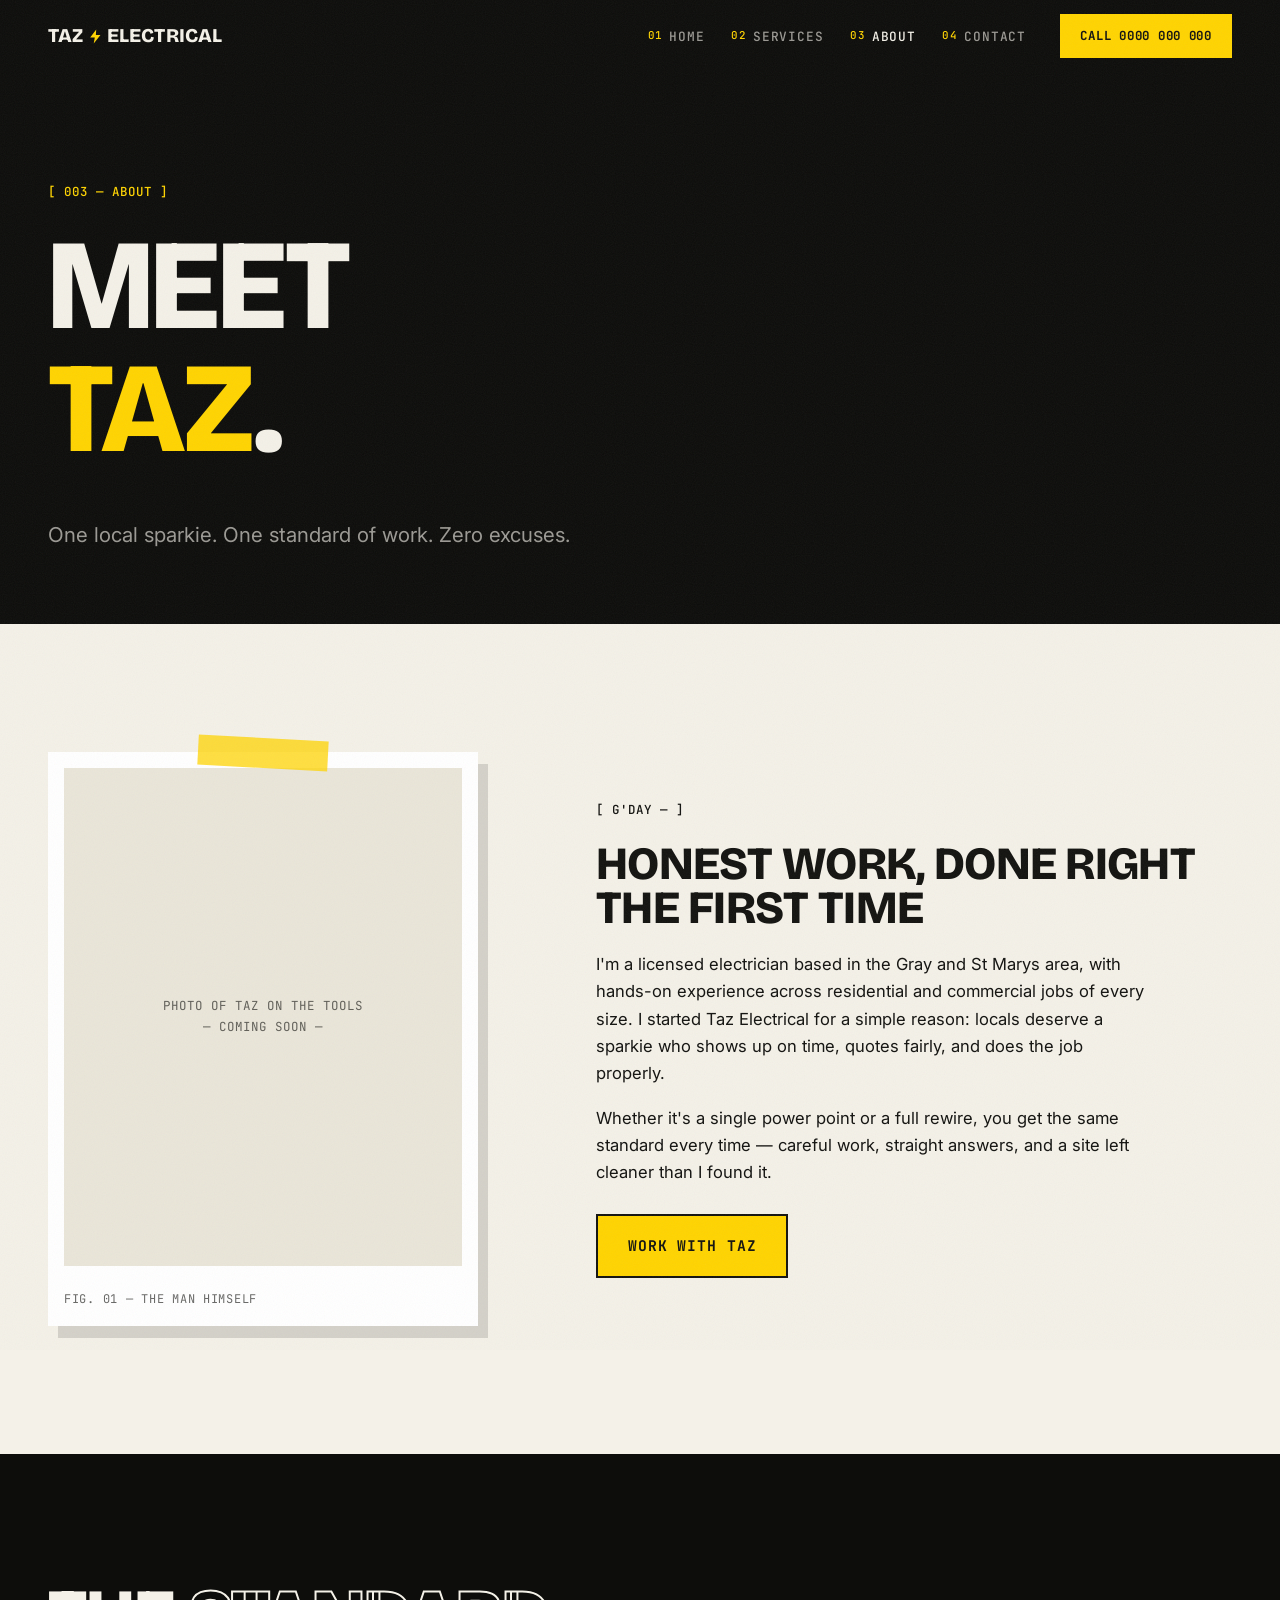
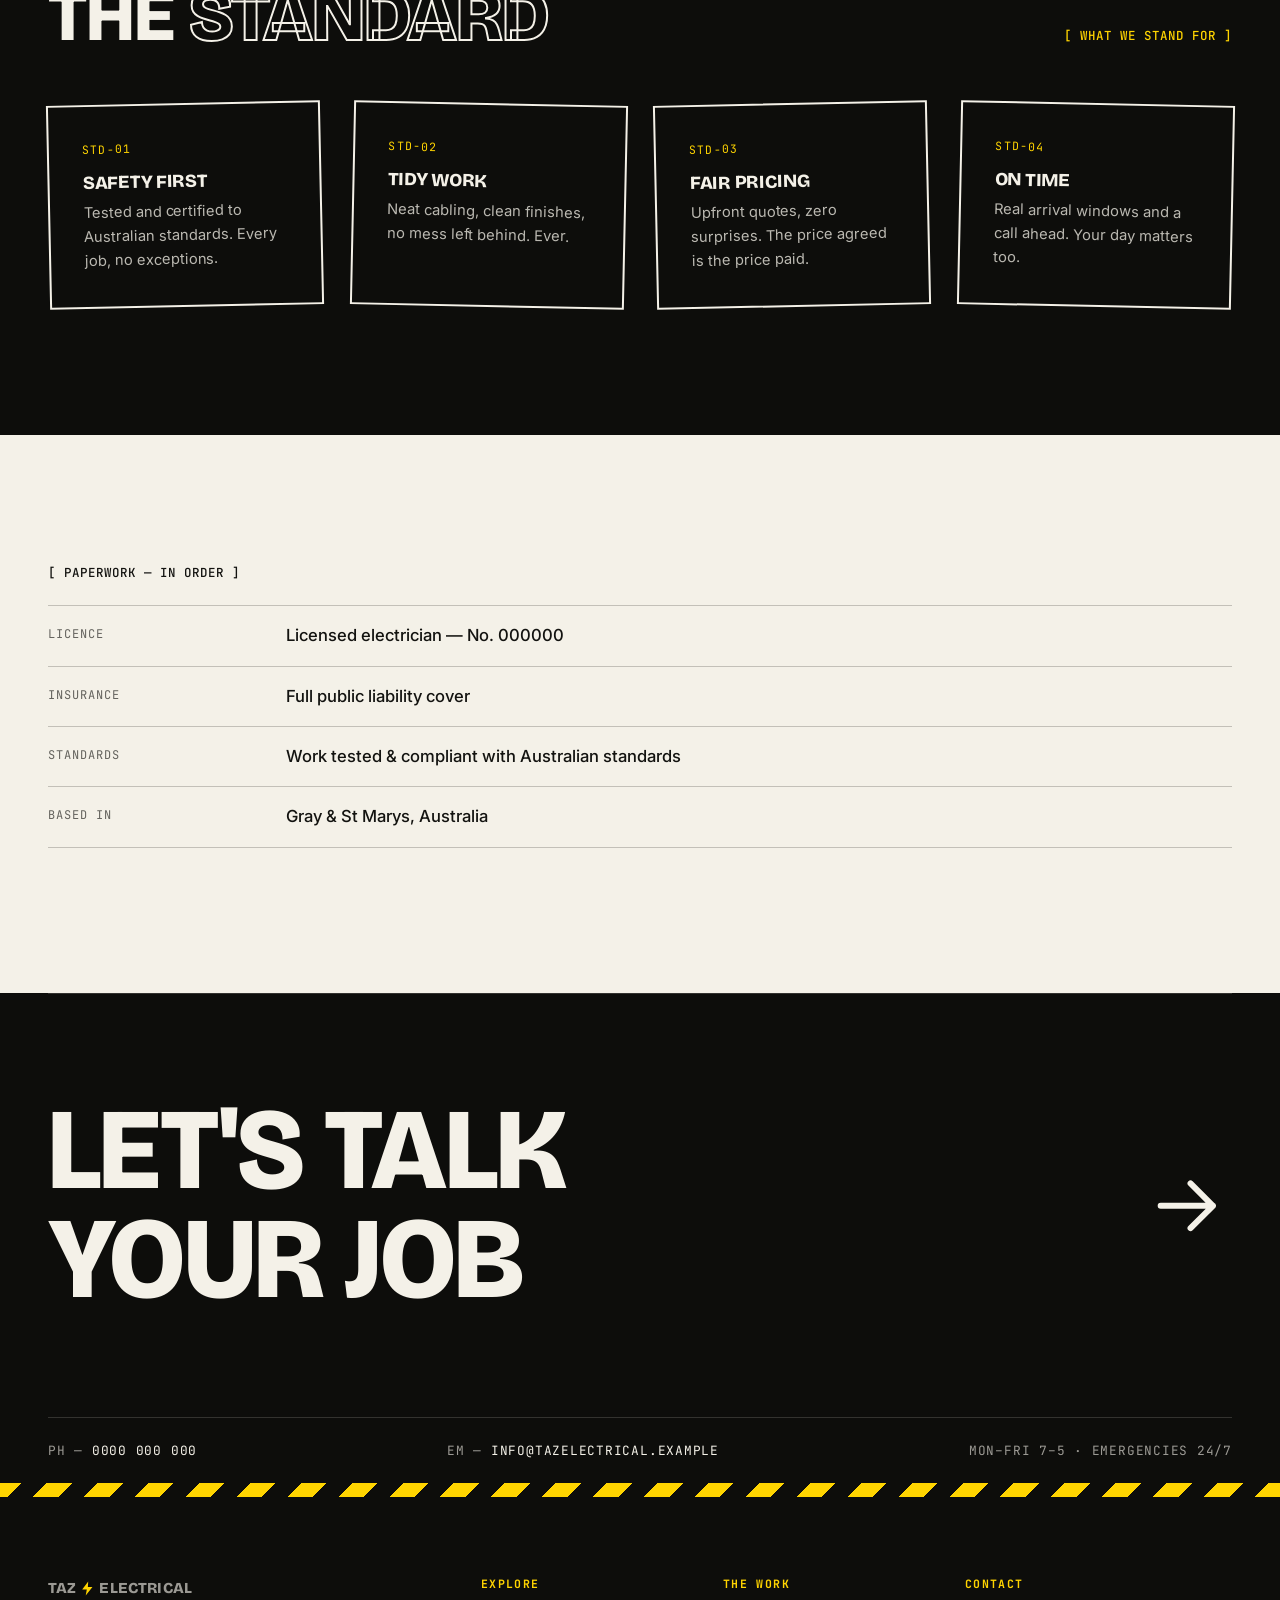
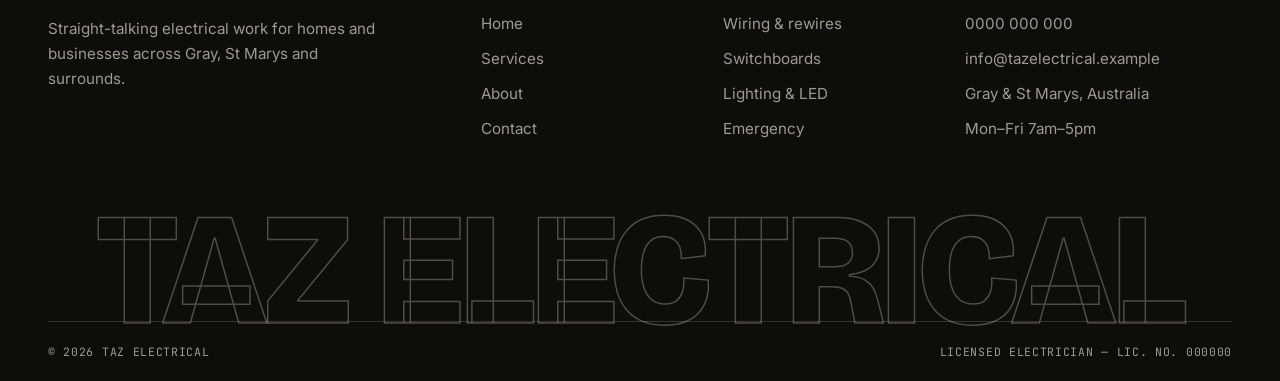
==== commit 72e61d6c: "Rebuild site with "HIGH VOLTAGE" editorial design (v3) Ground-up redesign around the visual language" ====
--- a/about.html
+++ b/about.html
@@ -4,146 +4,151 @@
   <meta charset="UTF-8" />
   <meta name="viewport" content="width=device-width, initial-scale=1.0" />
   <title>About | Taz Electrical — Gray &amp; St Marys</title>
-  <meta name="description" content="Meet Taz — a licensed local electrician serving Gray, St Marys and surrounding areas with honest, quality electrical work." />
-  <meta name="theme-color" content="#0a0f1a" />
-  <link rel="icon" href="data:image/svg+xml,%3Csvg xmlns='http://www.w3.org/2000/svg' viewBox='0 0 64 64'%3E%3Crect width='64' height='64' rx='14' fill='%230a0f1a'/%3E%3Cpath d='M36 6 14 38h12l-4 20 22-32H32l4-20z' fill='%23ffb52e'/%3E%3C/svg%3E" />
+  <meta name="description" content="Meet Taz — a licensed local electrician serving Gray, St Marys and surrounds. Honest work, done right the first time." />
+  <meta name="theme-color" content="#0d0d0b" />
+  <link rel="icon" href="data:image/svg+xml,%3Csvg xmlns='http://www.w3.org/2000/svg' viewBox='0 0 64 64'%3E%3Crect width='64' height='64' fill='%230d0d0b'/%3E%3Cpath d='M36 6 14 38h12l-4 20 22-32H32l4-20z' fill='%23ffd400'/%3E%3C/svg%3E" />
   <link rel="preconnect" href="https://fonts.googleapis.com" />
   <link rel="preconnect" href="https://fonts.gstatic.com" crossorigin />
-  <link href="https://fonts.googleapis.com/css2?family=Inter:wght@400;500;600;700&family=Space+Grotesk:wght@500;600;700&display=swap" rel="stylesheet" />
+  <link href="https://fonts.googleapis.com/css2?family=Bricolage+Grotesque:opsz,wght@12..96,400..800&family=Inter:wght@400;500;600&family=JetBrains+Mono:wght@400;500;700&display=swap" rel="stylesheet" />
   <link rel="stylesheet" href="css/styles.css" />
 </head>
 <body>
   <a class="skip-link" href="#main">Skip to content</a>
 
   <header class="site-header">
-    <div class="container header-inner">
-      <a href="index.html" class="brand" aria-label="Taz Electrical — home">
-        <span class="brand-mark" aria-hidden="true">
-          <svg viewBox="0 0 24 24" fill="none" aria-hidden="true"><path d="M13 2 4.5 13.5H11L9.5 22 19 10h-6.5L13 2z" fill="#141005"/></svg>
-        </span>
-        <span class="brand-name">Taz<em>Electrical</em></span>
+    <div class="container header-bar">
+      <a class="wordmark" href="index.html" aria-label="Taz Electrical — home">
+        TAZ<svg class="bolt" viewBox="0 0 24 24" fill="currentColor" aria-hidden="true"><path d="M13 2 4.5 13.5H11L9.5 22 19 10h-6.5L13 2z"/></svg>ELECTRICAL
       </a>
       <nav class="site-nav" id="site-nav" aria-label="Main navigation">
-        <ul class="nav-links">
-          <li><a href="index.html">Home</a></li>
-          <li><a href="services.html">Services</a></li>
-          <li><a href="about.html" aria-current="page">About</a></li>
-          <li><a href="contact.html">Contact</a></li>
-        </ul>
-        <div class="nav-actions">
-          <!-- TODO: replace with Taz's real phone number -->
-          <a class="btn btn-primary btn-sm" href="tel:+61000000000">
-            <svg viewBox="0 0 24 24" fill="none" stroke="currentColor" stroke-width="2" stroke-linecap="round" stroke-linejoin="round" aria-hidden="true"><path d="M22 16.92v3a2 2 0 0 1-2.18 2 19.79 19.79 0 0 1-8.63-3.07 19.5 19.5 0 0 1-6-6A19.79 19.79 0 0 1 2.12 4.18 2 2 0 0 1 4.11 2h3a2 2 0 0 1 2 1.72c.13.96.36 1.9.7 2.81a2 2 0 0 1-.45 2.11L8.09 9.91a16 16 0 0 0 6 6l1.27-1.27a2 2 0 0 1 2.11-.45c.91.34 1.85.57 2.81.7A2 2 0 0 1 22 16.92z"/></svg>
-            0000 000 000
-          </a>
-        </div>
+        <ol class="nav-list">
+          <li><a href="index.html"><span class="n">01</span>Home</a></li>
+          <li><a href="services.html"><span class="n">02</span>Services</a></li>
+          <li><a href="about.html" aria-current="page"><span class="n">03</span>About</a></li>
+          <li><a href="contact.html"><span class="n">04</span>Contact</a></li>
+        </ol>
+        <!-- TODO: replace with Taz's real phone number -->
+        <a class="btn btn-volt nav-call" href="tel:+61000000000">Call 0000 000 000</a>
       </nav>
       <button class="nav-toggle" aria-expanded="false" aria-controls="site-nav" aria-label="Toggle navigation">
-        <span></span><span></span><span></span>
+        <span></span><span></span>
       </button>
     </div>
   </header>
 
   <main id="main">
 
-    <section class="page-hero">
-      <div class="container">
-        <span class="eyebrow" data-reveal>About</span>
-        <h1 data-reveal>The local sparkie<br /><span class="text-volt">you can count on.</span></h1>
-        <p class="lead" data-reveal style="--d:.08s">Licensed, insured, and dedicated to doing quality electrical work the right way.</p>
-      </div>
-    </section>
-
-    <section class="section" style="padding-top: clamp(20px, 3vw, 40px);">
-      <div class="container split">
-        <div class="photo-frame" data-reveal>
+    <section class="page-hero on-void">
+      <div class="container">
+        <p class="mono-label">[ 003 — About ]</p>
+        <h1 class="giant">
+          <span class="line"><span>Meet</span></span>
+          <span class="line"><span class="txt-volt">Taz<span style="color:var(--paper);">.</span></span></span>
+        </h1>
+        <p class="lead">One local sparkie. One standard of work. Zero excuses.</p>
+      </div>
+    </section>
+
+    <section class="on-paper section">
+      <div class="container bio-grid">
+        <div class="polaroid" data-reveal>
+          <span class="strip" aria-hidden="true"></span>
           <!-- TODO: replace with a real photo of Taz / the team -->
-          <div class="ph-inner">
-            <svg viewBox="0 0 24 24" fill="none" stroke="currentColor" stroke-width="1.5" stroke-linecap="round" stroke-linejoin="round" aria-hidden="true"><rect x="3" y="5" width="18" height="14" rx="2"/><circle cx="9" cy="10" r="2"/><path d="m21 15-4.5-4.5L9 18"/></svg>
-            <p>Photo of Taz<br />coming soon</p>
-          </div>
-        </div>
-        <div data-reveal style="--d:.1s">
-          <span class="eyebrow">G'day, I'm Taz</span>
-          <h2 style="font-size: clamp(1.9rem, 3.8vw, 2.7rem);">Honest work, done right the first time</h2>
+          <div class="ph">Photo of Taz on the tools<br />— coming soon —</div>
+          <span class="caption">Fig. 01 — The man himself</span>
+        </div>
+        <div class="bio-copy" data-reveal style="--d:.1s">
+          <p class="mono-label">[ G'day — ]</p>
+          <h2>Honest work, done right the first time</h2>
           <!-- TODO: replace with Taz's real bio and experience -->
           <p>
             I'm a licensed electrician based in the Gray and St Marys area, with hands-on
             experience across residential and commercial jobs of every size. I started
-            Taz Electrical for a simple reason: locals deserve an electrician who shows up
-            on time, quotes fairly, and does the job properly.
+            Taz Electrical for a simple reason: locals deserve a sparkie who shows up on
+            time, quotes fairly, and does the job properly.
           </p>
           <p>
-            Whether it's a single power point or a full rewire, you'll get the same
-            standard every time — careful work, honest advice, and a site left cleaner
-            than I found it.
+            Whether it's a single power point or a full rewire, you get the same standard
+            every time — careful work, straight answers, and a site left cleaner than I
+            found it.
           </p>
-          <div class="hero-actions" style="margin-top: 28px; margin-bottom: 0;">
-            <a href="contact.html" class="btn btn-primary">Work with Taz
-              <svg viewBox="0 0 24 24" fill="none" stroke="currentColor" stroke-width="2" stroke-linecap="round" stroke-linejoin="round" aria-hidden="true"><path d="M5 12h14M13 6l6 6-6 6"/></svg>
-            </a>
-          </div>
+          <a href="contact.html" class="btn btn-volt" style="margin-top: 10px;">Work with Taz</a>
         </div>
       </div>
     </section>
 
     <!-- ============ VALUES ============ -->
-    <section class="section tinted">
-      <div class="container">
-        <div class="section-head center" data-reveal>
-          <span class="eyebrow">What we stand for</span>
-          <h2>The Taz Electrical standard</h2>
-        </div>
-        <div class="grid cols-4">
-          <div class="card" data-reveal>
-            <div class="icon-tile"><svg viewBox="0 0 24 24" fill="none" stroke="currentColor" stroke-width="2" stroke-linecap="round" stroke-linejoin="round" aria-hidden="true"><path d="M12 3 5 6v5c0 4.5 3 8 7 10 4-2 7-5.5 7-10V6l-7-3z"/><path d="m9 11.5 2 2 4-4"/></svg></div>
+    <section class="on-void section">
+      <div class="container">
+        <div class="index-head" data-reveal>
+          <h2>The <span class="txt-outline">standard</span></h2>
+          <p class="mono-label" style="margin:0;">[ What we stand for ]</p>
+        </div>
+        <div class="stamps" data-reveal>
+          <div class="stamp">
+            <span class="s-n">STD-01</span>
             <h3>Safety first</h3>
-            <p>Tested and certified to Australian standards on every single job.</p>
-          </div>
-          <div class="card" data-reveal style="--d:.08s">
-            <div class="icon-tile"><svg viewBox="0 0 24 24" fill="none" stroke="currentColor" stroke-width="2" stroke-linecap="round" stroke-linejoin="round" aria-hidden="true"><path d="M4 12.5 9.5 18 20 6.5"/></svg></div>
+            <p>Tested and certified to Australian standards. Every job, no exceptions.</p>
+          </div>
+          <div class="stamp">
+            <span class="s-n">STD-02</span>
             <h3>Tidy work</h3>
-            <p>Neat cabling, clean finishes, and no mess left behind. Ever.</p>
-          </div>
-          <div class="card" data-reveal style="--d:.16s">
-            <div class="icon-tile"><svg viewBox="0 0 24 24" fill="none" stroke="currentColor" stroke-width="2" stroke-linecap="round" stroke-linejoin="round" aria-hidden="true"><path d="M12 2v20M17 7H9.5a2.5 2.5 0 0 0 0 5h5a2.5 2.5 0 0 1 0 5H6"/></svg></div>
+            <p>Neat cabling, clean finishes, no mess left behind. Ever.</p>
+          </div>
+          <div class="stamp">
+            <span class="s-n">STD-03</span>
             <h3>Fair pricing</h3>
-            <p>Upfront quotes with no surprises — the price agreed is the price paid.</p>
-          </div>
-          <div class="card" data-reveal style="--d:.24s">
-            <div class="icon-tile"><svg viewBox="0 0 24 24" fill="none" stroke="currentColor" stroke-width="2" stroke-linecap="round" stroke-linejoin="round" aria-hidden="true"><circle cx="12" cy="12" r="9"/><path d="M12 7v5l3.5 2"/></svg></div>
+            <p>Upfront quotes, zero surprises. The price agreed is the price paid.</p>
+          </div>
+          <div class="stamp">
+            <span class="s-n">STD-04</span>
             <h3>On time</h3>
-            <p>Real arrival windows, a call ahead, and respect for your schedule.</p>
+            <p>Real arrival windows and a call ahead. Your day matters too.</p>
           </div>
         </div>
       </div>
     </section>
 
     <!-- ============ CREDENTIALS ============ -->
-    <section class="section">
-      <div class="container">
-        <div class="stats" data-reveal>
+    <section class="on-paper section">
+      <div class="container">
+        <p class="mono-label" data-reveal>[ Paperwork — in order ]</p>
+        <dl class="spec" data-reveal>
           <!-- TODO: replace with real credentials / licence details -->
-          <div class="stat"><span class="num">Lic.</span><span class="lbl">Licensed electrician — No. 000000</span></div>
-          <div class="stat"><span class="num">Insured</span><span class="lbl">Full public liability cover</span></div>
-          <div class="stat"><span class="num">Local</span><span class="lbl">Based in Gray &amp; St Marys</span></div>
-          <div class="stat"><span class="num">AS/NZS</span><span class="lbl">Compliant with AU standards</span></div>
-        </div>
-      </div>
-    </section>
-
-    <!-- ============ CTA ============ -->
-    <section class="section" style="padding-top: 0;">
-      <div class="container">
-        <div class="cta-band" data-reveal>
-          <div>
-            <h2>Work with a local you can trust</h2>
-            <p>Get in touch today to talk through your next electrical project — big or small.</p>
-          </div>
-          <div class="cta-actions">
-            <a href="contact.html" class="btn btn-primary btn-lg">Contact Taz</a>
-            <a href="services.html" class="btn btn-ghost btn-lg">View services</a>
-          </div>
+          <div class="spec-row">
+            <dt>Licence</dt>
+            <dd>Licensed electrician — No. 000000</dd>
+          </div>
+          <div class="spec-row">
+            <dt>Insurance</dt>
+            <dd>Full public liability cover</dd>
+          </div>
+          <div class="spec-row">
+            <dt>Standards</dt>
+            <dd>Work tested &amp; compliant with Australian standards</dd>
+          </div>
+          <div class="spec-row">
+            <dt>Based in</dt>
+            <dd>Gray &amp; St Marys, Australia</dd>
+          </div>
+        </dl>
+      </div>
+    </section>
+
+    <!-- ============ MEGA CTA ============ -->
+    <section class="on-void">
+      <div class="container">
+        <a class="mega-cta" href="contact.html" data-reveal>
+          <span class="row">
+            <span class="t">Let's talk<br />your job</span>
+            <svg class="arrow" viewBox="0 0 24 24" fill="none" stroke="currentColor" stroke-width="1.6" stroke-linecap="round" stroke-linejoin="round" aria-hidden="true"><path d="M5 12h14M13 6l6 6-6 6"/></svg>
+          </span>
+        </a>
+        <div class="cta-meta">
+          <!-- TODO: real phone/email -->
+          <span>Ph — <a href="tel:+61000000000">0000 000 000</a></span>
+          <span>Em — <a href="mailto:info@tazelectrical.example">info@tazelectrical.example</a></span>
+          <span>Mon–Fri 7–5 · Emergencies 24/7</span>
         </div>
       </div>
     </section>
@@ -151,16 +156,14 @@
 
   <!-- ============ FOOTER ============ -->
   <footer class="site-footer">
+    <div class="tape" aria-hidden="true"></div>
     <div class="container">
       <div class="footer-grid">
-        <div class="footer-brand">
-          <a href="index.html" class="brand" aria-label="Taz Electrical — home">
-            <span class="brand-mark" aria-hidden="true">
-              <svg viewBox="0 0 24 24" fill="none" aria-hidden="true"><path d="M13 2 4.5 13.5H11L9.5 22 19 10h-6.5L13 2z" fill="#141005"/></svg>
-            </span>
-            <span class="brand-name">Taz<em>Electrical</em></span>
+        <div>
+          <a class="wordmark" href="index.html" aria-label="Taz Electrical — home">
+            TAZ<svg class="bolt" viewBox="0 0 24 24" fill="currentColor" aria-hidden="true"><path d="M13 2 4.5 13.5H11L9.5 22 19 10h-6.5L13 2z"/></svg>ELECTRICAL
           </a>
-          <p>Safe, tidy, code-compliant electrical work for homes and businesses across Gray, St Marys and surrounding areas.</p>
+          <p class="footer-blurb">Straight-talking electrical work for homes and businesses across Gray, St Marys and surrounds.</p>
         </div>
         <div>
           <h4>Explore</h4>
@@ -172,29 +175,32 @@
           </ul>
         </div>
         <div>
-          <h4>Services</h4>
+          <h4>The work</h4>
           <ul>
-            <li><a href="services.html#wiring">Wiring &amp; rewiring</a></li>
+            <li><a href="services.html#wiring">Wiring &amp; rewires</a></li>
             <li><a href="services.html#switchboards">Switchboards</a></li>
             <li><a href="services.html#lighting">Lighting &amp; LED</a></li>
-            <li><a href="services.html#emergency">Emergency callouts</a></li>
+            <li><a href="services.html#emergency">Emergency</a></li>
           </ul>
         </div>
         <div>
-          <h4>Get in touch</h4>
+          <h4>Contact</h4>
           <ul>
             <!-- TODO: replace with real phone/email -->
             <li><a href="tel:+61000000000">0000 000 000</a></li>
             <li><a href="mailto:info@tazelectrical.example">info@tazelectrical.example</a></li>
             <li>Gray &amp; St Marys, Australia</li>
-            <li>Mon–Fri, 7am–5pm</li>
+            <li>Mon–Fri 7am–5pm</li>
           </ul>
         </div>
       </div>
-      <div class="footer-bottom">
-        <span>&copy; <span id="year">2026</span> Taz Electrical. All rights reserved.</span>
+    </div>
+    <div class="footer-mark" aria-hidden="true">Taz Electrical</div>
+    <div class="container">
+      <div class="footer-legal">
+        <span>&copy; <span id="year">2026</span> Taz Electrical</span>
         <!-- TODO: real electrical licence number -->
-        <span>Licensed electrician · Lic. No. 000000</span>
+        <span>Licensed electrician — Lic. No. 000000</span>
       </div>
     </div>
   </footer>
--- a/css/styles.css
+++ b/css/styles.css
@@ -1,44 +1,37 @@
 /* ==========================================================================
-   TAZ ELECTRICAL — "Live Current" design system
-   Dark electric theme · amber voltage accent · fluid type · subtle motion
-   Brand tokens live here — swap values when real branding arrives.
+   TAZ ELECTRICAL — "HIGH VOLTAGE" design system  (v3, ground-up)
+   Editorial · type-first · hazard-yellow / void / paper
+   The visual language of electricity itself: warning tape, stencil mono
+   labels, work-order paperwork, massive display type.
    ========================================================================== */
 
 :root {
-  /* Ink surfaces (darkest → lightest) */
-  --ink-950: #05070d;
-  --ink-900: #0a0f1a;
-  --ink-850: #0d1424;
-  --ink-800: #111a2e;
-  --ink-700: #1a2740;
-
-  /* Voltage accent */
-  --volt: #ffb52e;
-  --volt-hot: #ff9d1c;
-  --volt-deep: #e08700;
-  --volt-soft: rgba(255, 181, 46, 0.12);
-  --volt-line: rgba(255, 181, 46, 0.45);
-
-  /* Text */
-  --text-hi: #eef3fb;
-  --text-mid: #a9b4c9;
-  --text-low: #6d7a94;
-
-  /* Lines & effects */
-  --line: rgba(148, 170, 210, 0.14);
-  --line-soft: rgba(148, 170, 210, 0.08);
-  --glow: 0 10px 50px rgba(255, 170, 40, 0.22);
-  --shadow-lift: 0 18px 50px rgba(2, 5, 12, 0.55);
+  /* Core palette — deliberately tight: three materials */
+  --void: #0d0d0b;        /* warm near-black */
+  --void-2: #161613;
+  --paper: #f4f1e8;       /* warm off-white */
+  --paper-2: #eae6d9;
+  --ink: #131310;         /* text on paper */
+  --volt: #ffd400;        /* hazard yellow */
+  --volt-deep: #eec300;
+
+  /* Lines */
+  --line-on-void: rgba(244, 241, 232, 0.16);
+  --line-on-paper: rgba(19, 19, 16, 0.22);
+
+  /* Muted text */
+  --dim-on-void: rgba(244, 241, 232, 0.62);
+  --dim-on-paper: rgba(19, 19, 16, 0.64);
 
   /* Type */
-  --font-display: "Space Grotesk", "Inter", system-ui, sans-serif;
-  --font-body: "Inter", system-ui, -apple-system, "Segoe UI", Roboto, sans-serif;
+  --display: "Bricolage Grotesque", "Arial Black", sans-serif;
+  --mono: "JetBrains Mono", "Courier New", monospace;
+  --body: "Inter", system-ui, sans-serif;
 
   /* Layout */
-  --container: 1180px;
-  --radius: 14px;
-  --radius-lg: 22px;
-  --header-h: 76px;
+  --w: 1280px;
+  --gutter: clamp(20px, 4vw, 48px);
+  --header-h: 72px;
 }
 
 /* ---------- Reset & base ---------- */
@@ -50,7 +43,7 @@
 }
 
 html {
-  scroll-padding-top: calc(var(--header-h) + 16px);
+  scroll-padding-top: calc(var(--header-h) + 20px);
 }
 
 @media (prefers-reduced-motion: no-preference) {
@@ -61,16 +54,25 @@
 
 body {
   margin: 0;
-  font-family: var(--font-body);
-  font-size: 1.0625rem;
-  line-height: 1.7;
-  color: var(--text-mid);
-  background-color: var(--ink-900);
-  background-image:
-    radial-gradient(1100px 500px at 85% -10%, rgba(255, 160, 30, 0.07), transparent 60%),
-    radial-gradient(900px 600px at -10% 30%, rgba(70, 110, 200, 0.06), transparent 55%);
-  background-attachment: fixed;
+  font-family: var(--body);
+  font-size: 1.04rem;
+  line-height: 1.65;
+  background: var(--void);
+  color: var(--paper);
   -webkit-font-smoothing: antialiased;
+  overflow-x: clip;
+}
+
+/* Film grain over everything — texture is the difference between
+   "web page" and "printed thing" */
+body::after {
+  content: "";
+  position: fixed;
+  inset: -50%;
+  z-index: 2147483647;
+  pointer-events: none;
+  opacity: 0.055;
+  background-image: url("data:image/svg+xml,%3Csvg xmlns='http://www.w3.org/2000/svg' width='240' height='240'%3E%3Cfilter id='n'%3E%3CfeTurbulence type='fractalNoise' baseFrequency='0.9' numOctaves='2'/%3E%3C/filter%3E%3Crect width='240' height='240' filter='url(%23n)'/%3E%3C/svg%3E");
 }
 
 img,
@@ -79,12 +81,13 @@
   display: block;
 }
 
-h1, h2, h3, h4 {
-  font-family: var(--font-display);
-  color: var(--text-hi);
-  line-height: 1.12;
-  letter-spacing: -0.02em;
-  margin: 0 0 0.5em;
+h1, h2, h3 {
+  font-family: var(--display);
+  font-weight: 800;
+  text-transform: uppercase;
+  line-height: 0.95;
+  letter-spacing: -0.015em;
+  margin: 0 0 0.45em;
 }
 
 p {
@@ -92,99 +95,172 @@
 }
 
 a {
-  color: var(--volt);
+  color: inherit;
 }
 
 ::selection {
   background: var(--volt);
-  color: var(--ink-950);
+  color: var(--ink);
 }
 
 :focus-visible {
-  outline: 2px solid var(--volt);
+  outline: 3px solid var(--volt);
   outline-offset: 3px;
-  border-radius: 4px;
+}
+
+.on-paper :focus-visible {
+  outline-color: var(--ink);
 }
 
 .container {
-  max-width: var(--container);
+  max-width: var(--w);
   margin: 0 auto;
-  padding: 0 24px;
+  padding-inline: var(--gutter);
 }
 
 .skip-link {
   position: absolute;
   left: -9999px;
-  top: 12px;
-  z-index: 100;
+  top: 10px;
+  z-index: 200;
   background: var(--volt);
-  color: var(--ink-950);
-  padding: 10px 18px;
-  border-radius: 8px;
-  font-weight: 700;
+  color: var(--ink);
+  font-family: var(--mono);
+  font-size: 0.85rem;
+  padding: 10px 16px;
   text-decoration: none;
 }
 
 .skip-link:focus {
-  left: 12px;
-}
-
-/* ---------- Buttons ---------- */
+  left: 10px;
+}
+
+/* ---------- Surface contexts ---------- */
+
+.on-void {
+  background: var(--void);
+  color: var(--paper);
+}
+
+.on-paper {
+  background: var(--paper);
+  color: var(--ink);
+}
+
+.section {
+  padding-block: clamp(72px, 10vw, 140px);
+  position: relative;
+}
+
+/* ---------- Utilities ---------- */
+
+.mono-label {
+  font-family: var(--mono);
+  font-size: 0.78rem;
+  font-weight: 500;
+  letter-spacing: 0.08em;
+  text-transform: uppercase;
+  color: var(--volt);
+  margin: 0 0 22px;
+}
+
+.on-paper .mono-label {
+  color: var(--ink);
+}
+
+.txt-outline {
+  color: transparent;
+  -webkit-text-stroke: 2px var(--paper);
+}
+
+.on-paper .txt-outline {
+  -webkit-text-stroke: 2px var(--ink);
+}
+
+.txt-volt {
+  color: var(--volt);
+}
+
+/* Hazard tape strip */
+.tape {
+  height: 14px;
+  background: repeating-linear-gradient(
+    -45deg,
+    var(--volt) 0 18px,
+    var(--void) 18px 36px
+  );
+}
+
+/* ---------- Buttons — chunky blocks, hard shadows ---------- */
 
 .btn {
   display: inline-flex;
   align-items: center;
-  gap: 10px;
-  padding: 15px 28px;
-  border-radius: 999px;
-  font-family: var(--font-display);
-  font-weight: 600;
+  justify-content: center;
+  gap: 12px;
+  font-family: var(--mono);
+  font-size: 0.92rem;
+  font-weight: 700;
+  letter-spacing: 0.06em;
+  text-transform: uppercase;
+  text-decoration: none;
+  padding: 18px 30px;
+  border: 2px solid var(--volt);
+  cursor: pointer;
+  transition: transform 0.16s ease, box-shadow 0.16s ease,
+    background-color 0.16s ease, color 0.16s ease;
+}
+
+.btn svg {
+  width: 16px;
+  height: 16px;
+  flex-shrink: 0;
+}
+
+.btn-volt {
+  background: var(--volt);
+  color: var(--ink);
+}
+
+.btn-volt:hover {
+  transform: translate(-3px, -3px);
+  box-shadow: 5px 5px 0 rgba(255, 212, 0, 0.35);
+}
+
+.on-paper .btn-volt {
+  border-color: var(--ink);
+}
+
+.on-paper .btn-volt:hover {
+  box-shadow: 5px 5px 0 var(--ink);
+}
+
+.btn-line {
+  background: transparent;
+  color: var(--paper);
+  border-color: var(--paper);
+}
+
+.btn-line:hover {
+  background: var(--volt);
+  border-color: var(--volt);
+  color: var(--ink);
+}
+
+.on-paper .btn-line {
+  color: var(--ink);
+  border-color: var(--ink);
+}
+
+.on-paper .btn-line:hover {
+  background: var(--ink);
+  color: var(--paper);
+  border-color: var(--ink);
+}
+
+.btn-big {
+  padding: 22px 40px;
   font-size: 1rem;
-  letter-spacing: 0.01em;
-  text-decoration: none;
-  cursor: pointer;
-  border: 1px solid transparent;
-  transition: transform 0.25s ease, box-shadow 0.25s ease,
-    background-color 0.25s ease, border-color 0.25s ease, color 0.25s ease;
-}
-
-.btn svg {
-  width: 18px;
-  height: 18px;
-  flex-shrink: 0;
-}
-
-.btn-primary {
-  background: linear-gradient(135deg, var(--volt) 0%, var(--volt-hot) 100%);
-  color: #1a1104;
-  box-shadow: 0 6px 24px rgba(255, 160, 30, 0.28);
-}
-
-.btn-primary:hover {
-  transform: translateY(-2px);
-  box-shadow: var(--glow);
-}
-
-.btn-ghost {
-  border-color: var(--line);
-  color: var(--text-hi);
-  background: rgba(255, 255, 255, 0.02);
-}
-
-.btn-ghost:hover {
-  border-color: var(--volt-line);
-  color: var(--volt);
-  transform: translateY(-2px);
-}
-
-.btn-sm {
-  padding: 10px 20px;
-  font-size: 0.92rem;
-}
-
-.btn-lg {
-  padding: 18px 36px;
-  font-size: 1.08rem;
 }
 
 /* ---------- Header ---------- */
@@ -192,22 +268,22 @@
 .site-header {
   position: fixed;
   inset: 0 0 auto;
-  z-index: 50;
+  z-index: 90;
   height: var(--header-h);
-  transition: background-color 0.35s ease, border-color 0.35s ease,
-    backdrop-filter 0.35s ease;
+  /* NOTE: never put backdrop-filter on this element — it becomes the
+     containing block for the fixed mobile nav and collapses it. */
+  background: transparent;
   border-bottom: 1px solid transparent;
+  transition: background-color 0.3s ease, border-color 0.3s ease;
 }
 
 .site-header.scrolled,
 body.nav-open .site-header {
-  background: rgba(8, 12, 21, 0.82);
-  -webkit-backdrop-filter: blur(14px);
-  backdrop-filter: blur(14px);
-  border-bottom-color: var(--line-soft);
-}
-
-.header-inner {
+  background: var(--void);
+  border-bottom-color: var(--line-on-void);
+}
+
+.header-bar {
   height: var(--header-h);
   display: flex;
   align-items: center;
@@ -215,38 +291,23 @@
   gap: 24px;
 }
 
-.brand {
+.wordmark {
+  font-family: var(--display);
+  font-weight: 800;
+  font-size: 1.22rem;
+  letter-spacing: 0.01em;
+  text-transform: uppercase;
+  text-decoration: none;
+  color: var(--paper);
   display: inline-flex;
   align-items: center;
-  gap: 12px;
-  text-decoration: none;
-}
-
-.brand-mark {
-  width: 40px;
-  height: 40px;
-  border-radius: 11px;
-  display: grid;
-  place-items: center;
-  background: linear-gradient(140deg, var(--volt) 0%, var(--volt-deep) 100%);
-  box-shadow: 0 4px 18px rgba(255, 160, 30, 0.35);
-}
-
-.brand-mark svg {
-  width: 22px;
-  height: 22px;
-}
-
-.brand-name {
-  font-family: var(--font-display);
-  font-weight: 700;
-  font-size: 1.28rem;
-  letter-spacing: -0.01em;
-  color: var(--text-hi);
-}
-
-.brand-name em {
-  font-style: normal;
+  gap: 3px;
+  white-space: nowrap;
+}
+
+.wordmark .bolt {
+  width: 17px;
+  height: 17px;
   color: var(--volt);
 }
 
@@ -256,939 +317,946 @@
   gap: 34px;
 }
 
-.nav-links {
-  display: flex;
-  gap: 30px;
+.nav-list {
+  display: flex;
+  gap: 26px;
   list-style: none;
   margin: 0;
   padding: 0;
 }
 
-.nav-links a {
-  font-family: var(--font-display);
+.nav-list a {
+  font-family: var(--mono);
+  font-size: 0.8rem;
   font-weight: 500;
-  font-size: 0.98rem;
-  color: var(--text-mid);
+  letter-spacing: 0.07em;
+  text-transform: uppercase;
   text-decoration: none;
-  padding: 6px 2px;
-  position: relative;
-  transition: color 0.25s ease;
-}
-
-.nav-links a::after {
-  content: "";
-  position: absolute;
-  left: 0;
-  right: 100%;
-  bottom: 0;
-  height: 2px;
-  background: var(--volt);
-  border-radius: 2px;
-  transition: right 0.3s ease;
-}
-
-.nav-links a:hover,
-.nav-links a[aria-current="page"] {
-  color: var(--text-hi);
-}
-
-.nav-links a:hover::after,
-.nav-links a[aria-current="page"]::after {
-  right: 0;
+  color: var(--dim-on-void);
+  transition: color 0.15s ease;
+}
+
+.nav-list a .n {
+  color: var(--volt);
+  margin-right: 6px;
+  font-size: 0.68rem;
+  vertical-align: 2px;
+}
+
+.nav-list a:hover,
+.nav-list a[aria-current="page"] {
+  color: var(--paper);
+}
+
+.nav-call {
+  padding: 10px 18px;
+  font-size: 0.78rem;
 }
 
 .nav-toggle {
   display: none;
-  width: 44px;
-  height: 44px;
-  border: 1px solid var(--line);
-  border-radius: 10px;
-  background: rgba(255, 255, 255, 0.03);
+  width: 46px;
+  height: 46px;
+  border: 2px solid var(--paper);
+  background: transparent;
   cursor: pointer;
   flex-direction: column;
   align-items: center;
   justify-content: center;
-  gap: 5px;
+  gap: 7px;
 }
 
 .nav-toggle span {
   display: block;
-  width: 18px;
+  width: 20px;
   height: 2px;
-  border-radius: 2px;
-  background: var(--text-hi);
-  transition: transform 0.3s ease, opacity 0.3s ease;
+  background: var(--paper);
+  transition: transform 0.25s ease;
 }
 
 body.nav-open .nav-toggle span:nth-child(1) {
-  transform: translateY(7px) rotate(45deg);
+  transform: translateY(4.5px) rotate(45deg);
 }
 
 body.nav-open .nav-toggle span:nth-child(2) {
-  opacity: 0;
-}
-
-body.nav-open .nav-toggle span:nth-child(3) {
-  transform: translateY(-7px) rotate(-45deg);
+  transform: translateY(-4.5px) rotate(-45deg);
 }
 
 /* ---------- Hero (home) ---------- */
 
 .hero {
+  min-height: 100svh;
+  display: flex;
+  flex-direction: column;
+  justify-content: flex-end;
+  padding-top: calc(var(--header-h) + 40px);
   position: relative;
-  padding: calc(var(--header-h) + clamp(56px, 10vw, 110px)) 0 clamp(64px, 9vw, 110px);
+  overflow: clip;
+}
+
+.hero-inner {
+  position: relative;
+  padding-bottom: clamp(40px, 6vw, 80px);
+}
+
+.giant {
+  font-size: clamp(3.2rem, 14.5vw, 11.5rem);
+  line-height: 0.88;
+  margin: 0 0 clamp(28px, 4vw, 48px);
+}
+
+.giant .line {
+  display: block;
   overflow: hidden;
-}
-
-.hero::before {
-  /* faint blueprint grid, faded at edges */
-  content: "";
+  padding-block: 0.04em;
+}
+
+.giant .line > span {
+  display: inline-block;
+}
+
+@media (prefers-reduced-motion: no-preference) {
+  .giant .line > span {
+    transform: translateY(120%);
+    animation: rise 0.85s cubic-bezier(0.16, 0.8, 0.26, 1) forwards;
+  }
+
+  .giant .line:nth-child(2) > span { animation-delay: 0.09s; }
+  .giant .line:nth-child(3) > span { animation-delay: 0.18s; }
+}
+
+@keyframes rise {
+  to { transform: translateY(0); }
+}
+
+.hero-foot {
+  display: flex;
+  align-items: flex-end;
+  justify-content: space-between;
+  gap: 32px;
+  flex-wrap: wrap;
+}
+
+.hero-cta {
+  display: flex;
+  gap: 16px;
+  flex-wrap: wrap;
+}
+
+.hero-note {
+  font-family: var(--mono);
+  font-size: 0.78rem;
+  letter-spacing: 0.06em;
+  text-transform: uppercase;
+  color: var(--dim-on-void);
+  max-width: 30ch;
+  line-height: 1.8;
+  margin: 0;
+}
+
+.hero-note b {
+  color: var(--paper);
+  font-weight: 500;
+}
+
+/* Spinning credential badge */
+.badge-spin {
+  position: absolute;
+  top: clamp(-10px, 1vw, 30px);
+  right: var(--gutter);
+  width: clamp(110px, 13vw, 170px);
+  height: clamp(110px, 13vw, 170px);
+  pointer-events: none;
+}
+
+.badge-spin .ring {
+  width: 100%;
+  height: 100%;
+}
+
+@media (prefers-reduced-motion: no-preference) {
+  .badge-spin .ring {
+    animation: spin 22s linear infinite;
+  }
+}
+
+@keyframes spin {
+  to { transform: rotate(360deg); }
+}
+
+.badge-spin text {
+  font-family: var(--mono);
+  font-size: 10.5px;
+  font-weight: 700;
+  letter-spacing: 2.5px;
+  fill: var(--volt);
+}
+
+.badge-spin .core {
   position: absolute;
   inset: 0;
-  background-image:
-    linear-gradient(var(--line-soft) 1px, transparent 1px),
-    linear-gradient(90deg, var(--line-soft) 1px, transparent 1px);
-  background-size: 56px 56px;
-  -webkit-mask-image: radial-gradient(75% 65% at 50% 35%, #000 20%, transparent 100%);
-  mask-image: radial-gradient(75% 65% at 50% 35%, #000 20%, transparent 100%);
-  pointer-events: none;
-}
-
-.hero-inner {
-  position: relative;
-  display: grid;
-  grid-template-columns: minmax(0, 1.05fr) minmax(0, 0.95fr);
-  gap: clamp(40px, 6vw, 80px);
-  align-items: center;
-}
-
-.hero-eyebrow {
-  display: inline-flex;
-  align-items: center;
-  gap: 10px;
-  font-family: var(--font-display);
-  font-size: 0.88rem;
-  font-weight: 600;
-  letter-spacing: 0.12em;
-  text-transform: uppercase;
-  color: var(--volt);
-  background: var(--volt-soft);
-  border: 1px solid rgba(255, 181, 46, 0.25);
-  padding: 8px 16px;
-  border-radius: 999px;
-  margin-bottom: 26px;
-}
-
-.hero-eyebrow .dot {
-  width: 7px;
-  height: 7px;
-  border-radius: 50%;
-  background: var(--volt);
-  box-shadow: 0 0 12px 2px rgba(255, 181, 46, 0.8);
-}
-
-.hero h1 {
-  font-size: clamp(2.7rem, 6.2vw, 4.4rem);
-  line-height: 1.04;
-  margin-bottom: 22px;
-}
-
-.text-volt {
-  background: linear-gradient(120deg, var(--volt) 20%, var(--volt-hot) 60%, #ffd479 100%);
-  -webkit-background-clip: text;
-  background-clip: text;
-  color: transparent;
-}
-
-.hero .lead {
-  font-size: clamp(1.08rem, 1.6vw, 1.24rem);
-  max-width: 34em;
-  color: var(--text-mid);
-  margin-bottom: 34px;
-}
-
-.hero-actions {
-  display: flex;
-  flex-wrap: wrap;
-  gap: 16px;
-  margin-bottom: 38px;
-}
-
-.hero-trust {
-  display: flex;
-  flex-wrap: wrap;
-  gap: 12px 26px;
-  list-style: none;
-  margin: 0;
-  padding: 0;
-}
-
-.hero-trust li {
-  display: inline-flex;
-  align-items: center;
-  gap: 9px;
-  font-size: 0.95rem;
-  color: var(--text-mid);
-}
-
-.hero-trust svg {
-  width: 17px;
-  height: 17px;
-  color: var(--volt);
-  flex-shrink: 0;
-}
-
-/* Hero visual — circuit panel */
-
-.hero-visual {
-  position: relative;
-}
-
-.circuit-panel {
-  position: relative;
-  border-radius: var(--radius-lg);
-  border: 1px solid var(--line);
-  background:
-    radial-gradient(120% 120% at 80% 0%, rgba(255, 170, 40, 0.08), transparent 55%),
-    linear-gradient(160deg, var(--ink-850) 0%, var(--ink-950) 100%);
-  padding: clamp(20px, 3vw, 34px);
-  box-shadow: var(--shadow-lift);
-}
-
-.circuit-panel svg {
-  width: 100%;
-  height: auto;
-}
-
-.trace {
-  fill: none;
-  stroke: rgba(255, 181, 46, 0.5);
-  stroke-width: 2;
-  stroke-linecap: round;
-  stroke-linejoin: round;
-}
-
-.trace.dim {
-  stroke: rgba(148, 170, 210, 0.22);
-}
-
-.trace.flow {
-  stroke: var(--volt);
-  stroke-dasharray: 5 90;
-  animation: current 3.2s linear infinite;
-  filter: drop-shadow(0 0 5px rgba(255, 181, 46, 0.9));
-}
-
-.trace.flow.delay-1 { animation-delay: -1.1s; }
-.trace.flow.delay-2 { animation-delay: -2.2s; }
-
-@keyframes current {
-  to { stroke-dashoffset: -190; }
-}
-
-.node {
-  fill: var(--ink-700);
-  stroke: rgba(255, 181, 46, 0.55);
-  stroke-width: 1.5;
-}
-
-.node.lit {
-  fill: var(--volt);
-  stroke: none;
-  animation: nodepulse 2.6s ease-in-out infinite;
-}
-
-@keyframes nodepulse {
-  0%, 100% { opacity: 0.55; }
-  50% { opacity: 1; }
-}
-
-.chip-float {
-  position: absolute;
-  display: inline-flex;
-  align-items: center;
-  gap: 8px;
-  padding: 10px 16px;
-  border-radius: 999px;
-  border: 1px solid var(--line);
-  background: rgba(13, 20, 36, 0.85);
-  -webkit-backdrop-filter: blur(8px);
-  backdrop-filter: blur(8px);
-  font-family: var(--font-display);
-  font-size: 0.85rem;
-  font-weight: 600;
-  color: var(--text-hi);
-  box-shadow: 0 10px 30px rgba(2, 5, 12, 0.5);
-  animation: floaty 5.5s ease-in-out infinite;
-}
-
-.chip-float svg {
-  width: 15px;
-  height: 15px;
-  color: var(--volt);
-}
-
-.chip-float.c1 { top: 8%; right: -14px; }
-.chip-float.c2 { bottom: 22%; left: -18px; animation-delay: -1.8s; }
-.chip-float.c3 { bottom: -14px; right: 12%; animation-delay: -3.4s; }
-
-@keyframes floaty {
-  0%, 100% { transform: translateY(0); }
-  50% { transform: translateY(-9px); }
-}
-
-@media (prefers-reduced-motion: reduce) {
-  .trace.flow,
-  .node.lit,
-  .chip-float {
-    animation: none;
-  }
-}
-
-/* ---------- Sections ---------- */
-
-.section {
-  padding: clamp(70px, 9vw, 116px) 0;
-  position: relative;
-}
-
-.section.tinted {
-  background: linear-gradient(180deg, rgba(13, 20, 36, 0.65), rgba(13, 20, 36, 0.2));
-  border-top: 1px solid var(--line-soft);
-  border-bottom: 1px solid var(--line-soft);
-}
-
-.section-head {
-  max-width: 680px;
-  margin-bottom: clamp(40px, 5vw, 60px);
-}
-
-.section-head.center {
-  margin-left: auto;
-  margin-right: auto;
-  text-align: center;
-}
-
-.eyebrow {
-  display: inline-block;
-  font-family: var(--font-display);
-  font-size: 0.85rem;
-  font-weight: 700;
-  letter-spacing: 0.16em;
-  text-transform: uppercase;
-  color: var(--volt);
-  margin-bottom: 14px;
-}
-
-.section-head h2 {
-  font-size: clamp(1.9rem, 3.8vw, 2.7rem);
-  margin-bottom: 14px;
-}
-
-.section-head p {
-  color: var(--text-mid);
-  font-size: 1.08rem;
-  margin: 0;
-}
-
-/* ---------- Cards ---------- */
-
-.grid {
-  display: grid;
-  gap: 22px;
-}
-
-.grid.cols-3 { grid-template-columns: repeat(3, 1fr); }
-.grid.cols-4 { grid-template-columns: repeat(4, 1fr); }
-
-.card {
-  position: relative;
-  background: linear-gradient(165deg, var(--ink-850) 0%, rgba(10, 15, 26, 0.6) 100%);
-  border: 1px solid var(--line);
-  border-radius: var(--radius);
-  padding: 30px 28px;
-  transition: transform 0.3s ease, border-color 0.3s ease, box-shadow 0.3s ease;
-}
-
-.card:hover {
-  transform: translateY(-5px);
-  border-color: var(--volt-line);
-  box-shadow: 0 18px 44px rgba(2, 5, 12, 0.5), 0 0 0 1px rgba(255, 181, 46, 0.12);
-}
-
-.icon-tile {
-  width: 52px;
-  height: 52px;
-  border-radius: 14px;
   display: grid;
   place-items: center;
-  margin-bottom: 20px;
-  background: var(--volt-soft);
-  border: 1px solid rgba(255, 181, 46, 0.28);
-  color: var(--volt);
-}
-
-.icon-tile svg {
-  width: 25px;
-  height: 25px;
-}
-
-.card h3 {
-  font-size: 1.22rem;
-  margin-bottom: 10px;
-}
-
-.card p {
-  color: var(--text-mid);
-  font-size: 0.99rem;
+}
+
+.badge-spin .core svg {
+  width: 30%;
+  height: 30%;
+  color: var(--paper);
+}
+
+/* ---------- Marquee ticker ---------- */
+
+.marquee {
+  overflow: clip;
+  border-block: 2px solid var(--void);
+  background: var(--volt);
+  color: var(--ink);
+  user-select: none;
+}
+
+.marquee-track {
+  display: flex;
+  align-items: center;
+  width: max-content;
+  padding-block: 13px;
+}
+
+@media (prefers-reduced-motion: no-preference) {
+  .marquee-track {
+    animation: ticker 26s linear infinite;
+  }
+}
+
+@keyframes ticker {
+  to { transform: translateX(-50%); }
+}
+
+.marquee-seg {
+  display: flex;
+  align-items: center;
+  flex-shrink: 0;
+}
+
+.marquee-seg span {
+  font-family: var(--display);
+  font-weight: 700;
+  font-size: 1.02rem;
+  letter-spacing: 0.04em;
+  text-transform: uppercase;
+  white-space: nowrap;
+  padding-inline: 26px;
+}
+
+.marquee-seg .sep {
+  width: 9px;
+  height: 9px;
+  background: currentColor;
+  transform: rotate(45deg);
+  flex-shrink: 0;
+}
+
+.marquee.dark {
+  background: var(--void-2);
+  color: var(--paper);
+  border-color: var(--line-on-void);
+}
+
+/* ---------- Manifesto (paper) ---------- */
+
+.manifesto {
+  display: grid;
+  grid-template-columns: minmax(0, 1fr) minmax(0, 2.2fr);
+  gap: clamp(28px, 5vw, 72px);
+}
+
+.manifesto-side {
+  border-top: 3px solid var(--ink);
+  padding-top: 18px;
+}
+
+.manifesto-text {
+  font-family: var(--display);
+  font-weight: 500;
+  font-size: clamp(1.5rem, 3.2vw, 2.6rem);
+  line-height: 1.22;
+  letter-spacing: -0.01em;
   margin: 0;
 }
 
-.card .card-link {
-  display: inline-flex;
-  align-items: center;
-  gap: 7px;
-  margin-top: 18px;
-  font-family: var(--font-display);
-  font-weight: 600;
-  font-size: 0.94rem;
-  color: var(--volt);
-  text-decoration: none;
-}
-
-.card .card-link svg {
-  width: 15px;
-  height: 15px;
-  transition: transform 0.25s ease;
-}
-
-.card:hover .card-link svg {
-  transform: translateX(4px);
-}
-
-/* Emergency highlight card */
-
-.card.emergency {
-  grid-column: 1 / -1;
-  display: flex;
-  align-items: center;
-  gap: 26px;
-  flex-wrap: wrap;
-  justify-content: space-between;
-  background:
-    radial-gradient(600px 200px at 10% 0%, rgba(255, 120, 40, 0.14), transparent 60%),
-    linear-gradient(165deg, var(--ink-850) 0%, rgba(10, 15, 26, 0.6) 100%);
-  border-color: rgba(255, 150, 60, 0.35);
-}
-
-.card.emergency .em-copy {
-  display: flex;
-  align-items: center;
-  gap: 22px;
-  flex: 1 1 380px;
-}
-
-.card.emergency h3 {
-  margin-bottom: 6px;
-}
-
-/* ---------- Stats band ---------- */
-
-.stats {
+.manifesto-text .hl {
+  background: var(--volt);
+  padding: 0 0.14em;
+  font-style: normal;
+}
+
+.manifesto-text .strike {
+  text-decoration: line-through;
+  text-decoration-thickness: 3px;
+  text-decoration-color: var(--volt-deep);
+  opacity: 0.45;
+  font-style: normal;
+}
+
+/* Stats — editorial figures, not boxes */
+.figures {
   display: grid;
   grid-template-columns: repeat(4, 1fr);
-  border: 1px solid var(--line);
-  border-radius: var(--radius-lg);
-  overflow: hidden;
-  background: linear-gradient(165deg, var(--ink-850), rgba(10, 15, 26, 0.5));
-}
-
-.stat {
-  padding: 36px 28px;
-  text-align: center;
-  border-left: 1px solid var(--line-soft);
-}
-
-.stat:first-child {
-  border-left: none;
-}
-
-.stat .num {
-  font-family: var(--font-display);
-  font-size: clamp(2rem, 3.4vw, 2.7rem);
+  gap: clamp(20px, 3vw, 40px);
+  margin-top: clamp(48px, 7vw, 90px);
+  border-top: 1px solid var(--line-on-paper);
+  padding-top: clamp(28px, 4vw, 44px);
+}
+
+.fig .fig-n {
+  font-family: var(--display);
+  font-weight: 800;
+  font-size: clamp(2.4rem, 5vw, 4.4rem);
+  line-height: 1;
+  display: block;
+}
+
+.fig .fig-c {
+  font-family: var(--mono);
+  font-size: 0.72rem;
+  letter-spacing: 0.08em;
+  text-transform: uppercase;
+  color: var(--dim-on-paper);
+  display: block;
+  margin-top: 10px;
+}
+
+/* ---------- Services index (void) ---------- */
+
+.index-head {
+  display: flex;
+  align-items: baseline;
+  justify-content: space-between;
+  gap: 24px;
+  flex-wrap: wrap;
+  margin-bottom: clamp(30px, 4vw, 54px);
+}
+
+.index-head h2 {
+  font-size: clamp(2.2rem, 6vw, 4.6rem);
+  margin: 0;
+}
+
+.index-list {
+  border-top: 1px solid var(--line-on-void);
+}
+
+.index-row {
+  display: grid;
+  grid-template-columns: 70px minmax(0, 1fr) auto;
+  align-items: center;
+  gap: clamp(14px, 3vw, 40px);
+  padding: clamp(20px, 3vw, 30px) clamp(4px, 1vw, 14px);
+  border-bottom: 1px solid var(--line-on-void);
+  text-decoration: none;
+  color: var(--paper);
+  transition: background-color 0.16s ease, color 0.16s ease,
+    padding 0.16s ease;
+}
+
+.index-row .n {
+  font-family: var(--mono);
+  font-size: 0.85rem;
+  color: var(--volt);
+}
+
+.index-row .t {
+  font-family: var(--display);
   font-weight: 700;
-  letter-spacing: -0.02em;
-  background: linear-gradient(120deg, var(--volt), #ffd479);
-  -webkit-background-clip: text;
-  background-clip: text;
-  color: transparent;
+  font-size: clamp(1.35rem, 3.6vw, 2.7rem);
+  text-transform: uppercase;
+  line-height: 1;
+  letter-spacing: -0.01em;
+}
+
+.index-row .d {
   display: block;
-  line-height: 1.1;
-}
-
-.stat .lbl {
+  font-family: var(--body);
+  font-weight: 400;
   font-size: 0.92rem;
-  color: var(--text-low);
+  text-transform: none;
+  letter-spacing: 0;
+  color: var(--dim-on-void);
   margin-top: 8px;
-  display: block;
-}
-
-/* ---------- Feature split ---------- */
-
-.split {
-  display: grid;
-  grid-template-columns: 1fr 1fr;
-  gap: clamp(40px, 6vw, 76px);
+  max-width: 52ch;
+}
+
+.index-row .arrow {
+  width: clamp(26px, 3vw, 40px);
+  height: clamp(26px, 3vw, 40px);
+  transition: transform 0.16s ease;
+}
+
+.index-row:hover,
+.index-row:focus-visible {
+  background: var(--volt);
+  color: var(--ink);
+  padding-inline: clamp(14px, 2vw, 28px);
+}
+
+.index-row:hover .n,
+.index-row:focus-visible .n {
+  color: var(--ink);
+}
+
+.index-row:hover .d,
+.index-row:focus-visible .d {
+  color: rgba(19, 19, 16, 0.72);
+}
+
+.index-row:hover .arrow,
+.index-row:focus-visible .arrow {
+  transform: translateX(6px) rotate(-45deg);
+}
+
+/* ---------- Emergency band ---------- */
+
+.alert-band {
+  background: var(--volt);
+  color: var(--ink);
+}
+
+.alert-inner {
+  display: flex;
   align-items: center;
-}
-
-.feature-list {
-  list-style: none;
-  margin: 28px 0 0;
-  padding: 0;
-  display: grid;
-  gap: 20px;
-}
-
-.feature-list li {
-  display: flex;
-  gap: 16px;
-  align-items: flex-start;
-}
-
-.feature-list .icon-tile {
-  width: 44px;
-  height: 44px;
-  border-radius: 12px;
-  margin: 2px 0 0;
-  flex-shrink: 0;
-}
-
-.feature-list .icon-tile svg {
-  width: 21px;
-  height: 21px;
-}
-
-.feature-list h3 {
-  font-size: 1.08rem;
-  margin-bottom: 4px;
-}
-
-.feature-list p {
+  justify-content: space-between;
+  gap: 28px;
+  flex-wrap: wrap;
+  padding-block: clamp(40px, 6vw, 72px);
+}
+
+.alert-inner h2 {
+  font-size: clamp(1.9rem, 4.6vw, 3.6rem);
   margin: 0;
-  font-size: 0.97rem;
-}
-
-/* Photo placeholder frame */
-
-.photo-frame {
-  position: relative;
-  border-radius: var(--radius-lg);
-  border: 1px solid var(--line);
-  background:
-    radial-gradient(110% 110% at 20% 0%, rgba(255, 170, 40, 0.09), transparent 55%),
-    linear-gradient(160deg, var(--ink-850), var(--ink-950));
-  min-height: 400px;
-  display: grid;
-  place-items: center;
-  overflow: hidden;
-  box-shadow: var(--shadow-lift);
-}
-
-.photo-frame .ph-inner {
-  text-align: center;
-  color: var(--text-low);
-  padding: 30px;
-}
-
-.photo-frame .ph-inner svg {
-  width: 54px;
-  height: 54px;
-  margin: 0 auto 14px;
+  max-width: 18ch;
+}
+
+.alert-inner .btn {
+  background: var(--ink);
+  border-color: var(--ink);
   color: var(--volt);
-  opacity: 0.7;
-}
-
-/* ---------- Process steps ---------- */
+}
+
+.alert-inner .btn:hover {
+  transform: translate(-3px, -3px);
+  box-shadow: 5px 5px 0 rgba(19, 19, 16, 0.35);
+}
+
+/* ---------- Process (paper) ---------- */
 
 .steps {
   display: grid;
   grid-template-columns: repeat(3, 1fr);
-  gap: 22px;
-  counter-reset: step;
+  border-top: 1px solid var(--line-on-paper);
+  border-left: 1px solid var(--line-on-paper);
 }
 
 .step {
+  border-right: 1px solid var(--line-on-paper);
+  border-bottom: 1px solid var(--line-on-paper);
+  padding: clamp(26px, 3.4vw, 44px);
   position: relative;
-  padding: 34px 28px 30px;
-  border: 1px solid var(--line);
-  border-radius: var(--radius);
-  background: linear-gradient(165deg, var(--ink-850) 0%, rgba(10, 15, 26, 0.55) 100%);
-  overflow: hidden;
-}
-
-.step::before {
-  counter-increment: step;
-  content: "0" counter(step);
-  position: absolute;
-  top: -18px;
-  right: 6px;
-  font-family: var(--font-display);
-  font-size: 6.4rem;
-  font-weight: 700;
+}
+
+.step .step-n {
+  font-family: var(--display);
+  font-weight: 800;
+  font-size: clamp(3rem, 6vw, 5.4rem);
   line-height: 1;
   color: transparent;
-  -webkit-text-stroke: 1px rgba(255, 181, 46, 0.22);
-  pointer-events: none;
+  -webkit-text-stroke: 2px var(--ink);
+  display: block;
+  margin-bottom: 20px;
 }
 
 .step h3 {
-  font-size: 1.18rem;
-  margin-bottom: 8px;
-  position: relative;
+  font-size: 1.2rem;
+  margin-bottom: 10px;
 }
 
 .step p {
   margin: 0;
-  font-size: 0.98rem;
-  position: relative;
-}
-
-/* ---------- Service area ---------- */
-
-.area-chips {
-  display: flex;
+  color: var(--dim-on-paper);
+  font-size: 0.97rem;
+}
+
+/* ---------- Area (void) ---------- */
+
+.area-lines {
+  font-family: var(--display);
+  font-weight: 800;
+  font-size: clamp(2.6rem, 9vw, 7.5rem);
+  line-height: 1.02;
+  text-transform: uppercase;
+  letter-spacing: -0.015em;
+  margin: 0;
+}
+
+.area-lines .row {
+  display: flex;
+  align-items: center;
+  gap: clamp(14px, 2.5vw, 32px);
   flex-wrap: wrap;
-  gap: 12px;
-  justify-content: center;
-}
-
-.area-chip {
-  display: inline-flex;
-  align-items: center;
-  gap: 9px;
-  padding: 12px 22px;
-  border-radius: 999px;
-  border: 1px solid var(--line);
-  background: rgba(255, 255, 255, 0.02);
-  font-family: var(--font-display);
-  font-weight: 600;
-  color: var(--text-hi);
-  transition: border-color 0.25s ease, background-color 0.25s ease;
-}
-
-.area-chip:hover {
-  border-color: var(--volt-line);
-  background: var(--volt-soft);
-}
-
-.area-chip svg {
-  width: 16px;
-  height: 16px;
+}
+
+.area-lines .pin {
+  width: clamp(22px, 3.4vw, 48px);
+  height: clamp(22px, 3.4vw, 48px);
   color: var(--volt);
-}
-
-/* ---------- CTA band ---------- */
-
-.cta-band {
-  position: relative;
-  border-radius: var(--radius-lg);
-  padding: clamp(44px, 6vw, 72px) clamp(28px, 5vw, 64px);
-  overflow: hidden;
-  background:
-    radial-gradient(900px 320px at 15% 0%, rgba(255, 170, 40, 0.16), transparent 60%),
-    linear-gradient(160deg, var(--ink-800) 0%, var(--ink-950) 100%);
-  border: 1px solid rgba(255, 181, 46, 0.22);
+  flex-shrink: 0;
+}
+
+/* ---------- Mega CTA ---------- */
+
+.mega-cta {
+  display: block;
+  text-decoration: none;
+  color: var(--paper);
+  border-block: 1px solid var(--line-on-void);
+  padding-block: clamp(48px, 8vw, 110px);
+  transition: background-color 0.18s ease, color 0.18s ease;
+}
+
+.mega-cta .row {
   display: flex;
   align-items: center;
   justify-content: space-between;
-  gap: 32px;
+  gap: 24px;
+}
+
+.mega-cta .t {
+  font-family: var(--display);
+  font-weight: 800;
+  font-size: clamp(2.6rem, 9vw, 8rem);
+  line-height: 0.95;
+  text-transform: uppercase;
+  letter-spacing: -0.015em;
+}
+
+.mega-cta .arrow {
+  width: clamp(40px, 7vw, 96px);
+  height: clamp(40px, 7vw, 96px);
+  flex-shrink: 0;
+  transition: transform 0.2s ease;
+}
+
+.mega-cta:hover,
+.mega-cta:focus-visible {
+  background: var(--volt);
+  color: var(--ink);
+}
+
+.mega-cta:hover .arrow,
+.mega-cta:focus-visible .arrow {
+  transform: rotate(-45deg);
+}
+
+.cta-meta {
+  display: flex;
+  justify-content: space-between;
+  gap: 20px;
   flex-wrap: wrap;
-}
-
-.cta-band::after {
-  content: "";
-  position: absolute;
-  inset: 0;
-  background-image:
-    linear-gradient(var(--line-soft) 1px, transparent 1px),
-    linear-gradient(90deg, var(--line-soft) 1px, transparent 1px);
-  background-size: 44px 44px;
-  -webkit-mask-image: radial-gradient(70% 120% at 85% 50%, #000, transparent 70%);
-  mask-image: radial-gradient(70% 120% at 85% 50%, #000, transparent 70%);
-  pointer-events: none;
-}
-
-.cta-band h2 {
-  font-size: clamp(1.7rem, 3.4vw, 2.4rem);
-  margin-bottom: 10px;
-}
-
-.cta-band p {
+  font-family: var(--mono);
+  font-size: 0.8rem;
+  letter-spacing: 0.06em;
+  text-transform: uppercase;
+  color: var(--dim-on-void);
+  padding-block: 22px;
+}
+
+.cta-meta a {
+  color: var(--paper);
+  text-decoration: none;
+}
+
+.cta-meta a:hover {
+  color: var(--volt);
+}
+
+/* ---------- Page hero (inner pages) ---------- */
+
+.page-hero {
+  padding-top: calc(var(--header-h) + clamp(52px, 9vw, 110px));
+  padding-bottom: clamp(36px, 6vw, 72px);
+}
+
+.page-hero .giant {
+  font-size: clamp(2.8rem, 10.5vw, 8rem);
+}
+
+.page-hero .lead {
+  font-size: clamp(1.05rem, 1.6vw, 1.3rem);
+  color: var(--dim-on-void);
+  max-width: 52ch;
   margin: 0;
-  max-width: 34em;
-}
-
-.cta-band .cta-actions {
-  display: flex;
-  gap: 14px;
-  flex-wrap: wrap;
-  position: relative;
-}
-
-/* ---------- Page hero (inner pages) ---------- */
-
-.page-hero {
-  position: relative;
-  padding: calc(var(--header-h) + clamp(48px, 8vw, 90px)) 0 clamp(44px, 6vw, 72px);
-  overflow: hidden;
-}
-
-.page-hero::before {
-  content: "";
-  position: absolute;
-  inset: 0;
-  background-image:
-    linear-gradient(var(--line-soft) 1px, transparent 1px),
-    linear-gradient(90deg, var(--line-soft) 1px, transparent 1px);
-  background-size: 56px 56px;
-  -webkit-mask-image: radial-gradient(70% 90% at 50% 0%, #000 10%, transparent 100%);
-  mask-image: radial-gradient(70% 90% at 50% 0%, #000 10%, transparent 100%);
-  pointer-events: none;
-}
-
-.page-hero .container {
-  position: relative;
-}
-
-.page-hero h1 {
-  font-size: clamp(2.3rem, 5vw, 3.4rem);
+}
+
+/* ---------- Services page — detail blocks ---------- */
+
+.svc {
+  display: grid;
+  grid-template-columns: minmax(0, 1fr) minmax(0, 1.6fr);
+  gap: clamp(24px, 4vw, 64px);
+  padding-block: clamp(40px, 6vw, 72px);
+  border-top: 1px solid var(--line-on-paper);
+}
+
+.svc .svc-head .n {
+  font-family: var(--display);
+  font-weight: 800;
+  font-size: clamp(2.8rem, 6vw, 5rem);
+  line-height: 1;
+  color: transparent;
+  -webkit-text-stroke: 2px var(--ink);
+  display: block;
   margin-bottom: 14px;
 }
 
-.page-hero .lead {
-  font-size: 1.15rem;
-  max-width: 38em;
+.svc h2 {
+  font-size: clamp(1.5rem, 3vw, 2.3rem);
   margin: 0;
 }
 
-/* ---------- Service detail rows ---------- */
-
-.service-row {
-  display: grid;
-  grid-template-columns: 64px 1fr;
-  gap: 24px;
-  padding: 38px 0;
-  border-bottom: 1px solid var(--line-soft);
-}
-
-.service-row:last-child {
-  border-bottom: none;
-}
-
-.service-row .icon-tile {
-  width: 56px;
-  height: 56px;
-  margin: 0;
-}
-
-.service-row h3 {
-  font-size: 1.35rem;
-  margin-bottom: 8px;
-}
-
-.service-row p {
-  margin-bottom: 14px;
-}
-
-.tick-list {
+.svc .svc-body > p {
+  font-size: 1.06rem;
+  max-width: 58ch;
+}
+
+.job-list {
   list-style: none;
-  margin: 0;
+  margin: 22px 0 0;
   padding: 0;
   display: grid;
-  grid-template-columns: repeat(auto-fit, minmax(220px, 1fr));
-  gap: 8px 24px;
-}
-
-.tick-list li {
+  grid-template-columns: repeat(auto-fit, minmax(230px, 1fr));
+  gap: 0 28px;
+}
+
+.job-list li {
+  font-family: var(--mono);
+  font-size: 0.85rem;
+  letter-spacing: 0.03em;
+  text-transform: uppercase;
+  padding: 12px 0;
+  border-bottom: 1px solid var(--line-on-paper);
   display: flex;
   align-items: center;
-  gap: 9px;
-  font-size: 0.96rem;
-  color: var(--text-mid);
-}
-
-.tick-list svg {
-  width: 15px;
-  height: 15px;
+  gap: 10px;
+}
+
+.job-list li::before {
+  content: "";
+  width: 8px;
+  height: 8px;
+  background: var(--volt);
+  border: 1px solid var(--ink);
+  flex-shrink: 0;
+}
+
+/* ---------- About page ---------- */
+
+.bio-grid {
+  display: grid;
+  grid-template-columns: minmax(0, 1fr) minmax(0, 1.35fr);
+  gap: clamp(32px, 6vw, 90px);
+  align-items: center;
+}
+
+.polaroid {
+  background: #fff;
+  padding: 16px 16px 60px;
+  box-shadow: 10px 12px 0 rgba(19, 19, 16, 0.14);
+  transform: rotate(-2deg);
+  position: relative;
+  max-width: 430px;
+}
+
+.polaroid .ph {
+  aspect-ratio: 4 / 5;
+  background: var(--paper-2);
+  display: grid;
+  place-items: center;
+  text-align: center;
+  font-family: var(--mono);
+  font-size: 0.78rem;
+  letter-spacing: 0.08em;
+  text-transform: uppercase;
+  color: var(--dim-on-paper);
+  padding: 20px;
+}
+
+.polaroid .strip {
+  position: absolute;
+  top: -14px;
+  left: 50%;
+  width: 130px;
+  height: 30px;
+  background: rgba(255, 212, 0, 0.75);
+  transform: translateX(-50%) rotate(3deg);
+}
+
+.polaroid .caption {
+  position: absolute;
+  bottom: 16px;
+  left: 16px;
+  right: 16px;
+  font-family: var(--mono);
+  font-size: 0.75rem;
+  letter-spacing: 0.06em;
+  text-transform: uppercase;
+  color: var(--dim-on-paper);
+}
+
+.bio-copy h2 {
+  font-size: clamp(1.8rem, 3.6vw, 2.9rem);
+}
+
+.bio-copy p {
+  max-width: 56ch;
+}
+
+/* Value stamps */
+.stamps {
+  display: grid;
+  grid-template-columns: repeat(4, 1fr);
+  gap: clamp(18px, 2.5vw, 30px);
+}
+
+.stamp {
+  border: 2px solid var(--paper);
+  padding: clamp(22px, 2.6vw, 34px);
+  transform: rotate(-1.2deg);
+  transition: transform 0.18s ease, background-color 0.18s ease,
+    color 0.18s ease;
+}
+
+.stamp:nth-child(even) {
+  transform: rotate(1.2deg);
+}
+
+.stamp:hover {
+  transform: rotate(0deg);
+  background: var(--volt);
+  color: var(--ink);
+  border-color: var(--volt);
+}
+
+.stamp .s-n {
+  font-family: var(--mono);
+  font-size: 0.72rem;
+  letter-spacing: 0.1em;
+  display: block;
+  margin-bottom: 16px;
   color: var(--volt);
-  flex-shrink: 0;
+}
+
+.stamp:hover .s-n {
+  color: var(--ink);
+}
+
+.stamp h3 {
+  font-size: 1.15rem;
+  margin-bottom: 8px;
+}
+
+.stamp p {
+  margin: 0;
+  font-size: 0.92rem;
+  opacity: 0.75;
+}
+
+/* Credentials spec table */
+.spec {
+  border-top: 1px solid var(--line-on-paper);
+}
+
+.spec-row {
+  display: grid;
+  grid-template-columns: minmax(120px, 220px) 1fr;
+  gap: 18px;
+  padding: 16px 0;
+  border-bottom: 1px solid var(--line-on-paper);
+}
+
+.spec-row dt {
+  font-family: var(--mono);
+  font-size: 0.75rem;
+  letter-spacing: 0.08em;
+  text-transform: uppercase;
+  color: var(--dim-on-paper);
+  margin: 0;
+  padding-top: 3px;
+}
+
+.spec-row dd {
+  margin: 0;
+  font-weight: 500;
+}
+
+.spec-row dd a {
+  text-decoration: none;
+}
+
+.spec-row dd a:hover {
+  background: var(--volt);
+}
+
+/* Dark spec variant (contact page uses it on void) */
+.on-void .spec {
+  border-color: var(--line-on-void);
+}
+
+.on-void .spec-row {
+  border-color: var(--line-on-void);
+}
+
+.on-void .spec-row dt {
+  color: var(--dim-on-void);
 }
 
 /* ---------- Contact page ---------- */
 
-.contact-layout {
+.contact-grid {
   display: grid;
-  grid-template-columns: minmax(0, 0.9fr) minmax(0, 1.1fr);
-  gap: clamp(32px, 5vw, 60px);
+  grid-template-columns: minmax(0, 1fr) minmax(0, 1.25fr);
+  gap: clamp(32px, 5vw, 80px);
   align-items: start;
 }
 
-.contact-cards {
-  display: grid;
+.call-first .huge-tel {
+  display: inline-block;
+  font-family: var(--display);
+  font-weight: 800;
+  font-size: clamp(1.9rem, 4.6vw, 3.4rem);
+  line-height: 1;
+  text-transform: uppercase;
+  text-decoration: none;
+  color: var(--ink);
+  border-bottom: 5px solid var(--volt);
+  padding-bottom: 6px;
+  margin-bottom: 34px;
+  transition: background-color 0.15s ease;
+}
+
+.call-first .huge-tel:hover {
+  background: var(--volt);
+}
+
+/* Work order form */
+.work-order {
+  background: #fff;
+  border: 2px solid var(--ink);
+  box-shadow: 10px 12px 0 rgba(19, 19, 16, 0.14);
+}
+
+.wo-head {
+  display: flex;
+  align-items: center;
+  justify-content: space-between;
   gap: 16px;
-}
-
-.contact-card {
-  display: flex;
-  gap: 18px;
-  align-items: flex-start;
-  padding: 22px 24px;
-  border: 1px solid var(--line);
-  border-radius: var(--radius);
-  background: linear-gradient(165deg, var(--ink-850), rgba(10, 15, 26, 0.55));
-  transition: border-color 0.25s ease;
-}
-
-.contact-card:hover {
-  border-color: var(--volt-line);
-}
-
-.contact-card .icon-tile {
-  width: 46px;
-  height: 46px;
-  margin: 0;
-  flex-shrink: 0;
-}
-
-.contact-card .icon-tile svg {
-  width: 22px;
-  height: 22px;
-}
-
-.contact-card h3 {
-  font-size: 0.82rem;
+  padding: 16px 22px;
+  border-bottom: 2px solid var(--ink);
+  font-family: var(--mono);
+  font-size: 0.75rem;
+  letter-spacing: 0.09em;
+  text-transform: uppercase;
+}
+
+.wo-head .no {
+  color: var(--dim-on-paper);
+}
+
+.wo-body {
+  padding: clamp(22px, 3vw, 36px);
+}
+
+.field {
+  margin-bottom: 22px;
+}
+
+.field label {
+  display: block;
+  font-family: var(--mono);
+  font-size: 0.72rem;
   font-weight: 700;
-  letter-spacing: 0.14em;
-  text-transform: uppercase;
-  color: var(--text-low);
-  margin-bottom: 4px;
-}
-
-.contact-card p,
-.contact-card a {
-  margin: 0;
-  font-size: 1.08rem;
-  color: var(--text-hi);
-  text-decoration: none;
-  font-weight: 500;
-}
-
-.contact-card a:hover {
-  color: var(--volt);
-}
-
-/* Form */
-
-.form-panel {
-  border: 1px solid var(--line);
-  border-radius: var(--radius-lg);
-  background: linear-gradient(165deg, var(--ink-850), rgba(10, 15, 26, 0.6));
-  padding: clamp(26px, 4vw, 40px);
-  box-shadow: var(--shadow-lift);
-}
-
-.form-panel h2 {
-  font-size: 1.5rem;
-  margin-bottom: 6px;
-}
-
-.form-panel > p {
-  font-size: 0.98rem;
-  margin-bottom: 26px;
-}
-
-.contact-form {
-  display: grid;
-  gap: 18px;
-}
-
-.form-row {
+  letter-spacing: 0.09em;
+  text-transform: uppercase;
+  margin-bottom: 8px;
+}
+
+.field input,
+.field textarea {
+  width: 100%;
+  border: 0;
+  border-bottom: 2px solid var(--ink);
+  background: transparent;
+  font-family: var(--body);
+  font-size: 1.02rem;
+  padding: 8px 2px 10px;
+  color: var(--ink);
+}
+
+.field input::placeholder,
+.field textarea::placeholder {
+  color: rgba(19, 19, 16, 0.35);
+}
+
+.field input:focus,
+.field textarea:focus {
+  outline: none;
+  border-bottom-color: var(--volt-deep);
+  background: rgba(255, 212, 0, 0.08);
+}
+
+.field-row {
   display: grid;
   grid-template-columns: 1fr 1fr;
-  gap: 18px;
-}
-
-.form-group {
-  display: grid;
-  gap: 8px;
-}
-
-.form-group label {
-  font-family: var(--font-display);
-  font-weight: 600;
-  font-size: 0.92rem;
-  color: var(--text-hi);
-}
-
-.form-group input,
-.form-group textarea {
-  width: 100%;
-  padding: 14px 16px;
-  border-radius: 10px;
-  border: 1px solid var(--line);
-  background: rgba(5, 7, 13, 0.6);
-  color: var(--text-hi);
-  font-family: var(--font-body);
-  font-size: 1rem;
-  transition: border-color 0.25s ease, box-shadow 0.25s ease;
-}
-
-.form-group input::placeholder,
-.form-group textarea::placeholder {
-  color: var(--text-low);
-}
-
-.form-group input:focus,
-.form-group textarea:focus {
-  outline: none;
-  border-color: var(--volt);
-  box-shadow: 0 0 0 3px rgba(255, 181, 46, 0.18);
+  gap: 24px;
 }
 
 .form-status {
-  font-size: 0.93rem;
-  color: var(--text-low);
-  margin: 4px 0 0;
+  font-family: var(--mono);
+  font-size: 0.75rem;
+  letter-spacing: 0.05em;
+  text-transform: uppercase;
+  color: var(--dim-on-paper);
+  margin: 16px 0 0;
+  line-height: 1.7;
 }
 
 .form-status.ok {
-  color: var(--volt);
+  color: var(--ink);
+  background: var(--volt);
+  padding: 10px 12px;
 }
 
 /* ---------- Footer ---------- */
 
 .site-footer {
-  border-top: 1px solid var(--line-soft);
-  background: linear-gradient(180deg, rgba(5, 7, 13, 0.4), var(--ink-950));
-  padding: clamp(52px, 7vw, 80px) 0 0;
-  font-size: 0.96rem;
+  background: var(--void);
+  color: var(--paper);
+  overflow: clip;
 }
 
 .footer-grid {
   display: grid;
-  grid-template-columns: 1.4fr 1fr 1fr 1.2fr;
-  gap: 40px;
-  padding-bottom: 48px;
+  grid-template-columns: 2fr 1fr 1fr 1.4fr;
+  gap: clamp(28px, 4vw, 56px);
+  padding-block: clamp(48px, 6vw, 80px) clamp(32px, 4vw, 56px);
 }
 
 .footer-grid h4 {
-  font-size: 0.85rem;
+  font-family: var(--mono);
+  font-size: 0.72rem;
   font-weight: 700;
-  letter-spacing: 0.14em;
-  text-transform: uppercase;
-  color: var(--text-low);
-  margin-bottom: 18px;
+  letter-spacing: 0.12em;
+  text-transform: uppercase;
+  color: var(--volt);
+  margin: 0 0 18px;
 }
 
 .footer-grid ul {
@@ -1196,42 +1264,68 @@
   margin: 0;
   padding: 0;
   display: grid;
-  gap: 11px;
+  gap: 10px;
 }
 
 .footer-grid a {
-  color: var(--text-mid);
+  color: var(--dim-on-void);
   text-decoration: none;
-  transition: color 0.2s ease;
+  font-size: 0.95rem;
+  transition: color 0.15s ease;
 }
 
 .footer-grid a:hover {
   color: var(--volt);
 }
 
-.footer-brand p {
-  color: var(--text-low);
-  max-width: 30em;
-  margin: 16px 0 0;
-}
-
-.footer-bottom {
-  border-top: 1px solid var(--line-soft);
-  padding: 22px 0;
+.footer-grid li {
+  font-size: 0.95rem;
+  color: var(--dim-on-void);
+}
+
+.footer-blurb {
+  color: var(--dim-on-void);
+  font-size: 0.95rem;
+  max-width: 34ch;
+  margin: 14px 0 0;
+}
+
+.footer-mark {
+  font-family: var(--display);
+  font-weight: 800;
+  font-size: clamp(3rem, 12.5vw, 12rem);
+  line-height: 0.8;
+  text-transform: uppercase;
+  letter-spacing: -0.02em;
+  white-space: nowrap;
+  text-align: center;
+  color: transparent;
+  -webkit-text-stroke: 1.5px rgba(244, 241, 232, 0.28);
+  user-select: none;
+  pointer-events: none;
+  transform: translateY(0.08em);
+}
+
+.footer-legal {
+  border-top: 1px solid var(--line-on-void);
+  padding-block: 20px;
   display: flex;
   justify-content: space-between;
+  gap: 14px;
   flex-wrap: wrap;
-  gap: 12px;
-  color: var(--text-low);
-  font-size: 0.88rem;
+  font-family: var(--mono);
+  font-size: 0.72rem;
+  letter-spacing: 0.06em;
+  text-transform: uppercase;
+  color: var(--dim-on-void);
 }
 
 /* ---------- Reveal on scroll ---------- */
 
 [data-reveal] {
   opacity: 0;
-  transform: translateY(26px);
-  transition: opacity 0.7s ease, transform 0.7s cubic-bezier(0.2, 0.6, 0.2, 1);
+  transform: translateY(28px);
+  transition: opacity 0.65s ease, transform 0.65s cubic-bezier(0.16, 0.7, 0.2, 1);
   transition-delay: var(--d, 0s);
 }
 
@@ -1250,35 +1344,26 @@
 
 /* ---------- Responsive ---------- */
 
-@media (max-width: 980px) {
-  .hero-inner {
+@media (max-width: 1020px) {
+  .manifesto {
     grid-template-columns: 1fr;
   }
 
-  .hero-visual {
-    max-width: 560px;
-  }
-
-  .grid.cols-3,
+  .figures {
+    grid-template-columns: repeat(2, 1fr);
+  }
+
   .steps {
+    grid-template-columns: 1fr;
+  }
+
+  .stamps {
     grid-template-columns: repeat(2, 1fr);
   }
 
-  .grid.cols-4,
-  .stats {
-    grid-template-columns: repeat(2, 1fr);
-  }
-
-  .stat:nth-child(3) {
-    border-left: none;
-  }
-
-  .stat:nth-child(n + 3) {
-    border-top: 1px solid var(--line-soft);
-  }
-
-  .split,
-  .contact-layout {
+  .svc,
+  .bio-grid,
+  .contact-grid {
     grid-template-columns: 1fr;
   }
 
@@ -1295,84 +1380,92 @@
   .site-nav {
     position: fixed;
     inset: var(--header-h) 0 0;
-    background: rgba(8, 12, 21, 0.96);
-    -webkit-backdrop-filter: blur(16px);
-    backdrop-filter: blur(16px);
+    background: var(--void);
+    border-top: 1px solid var(--line-on-void);
     flex-direction: column;
-    align-items: flex-start;
+    align-items: stretch;
     justify-content: flex-start;
-    padding: 36px 28px;
-    gap: 30px;
+    padding: 34px var(--gutter);
+    gap: 34px;
     transform: translateX(100%);
-    transition: transform 0.35s cubic-bezier(0.3, 0.7, 0.3, 1);
+    visibility: hidden;
+    transition: transform 0.32s cubic-bezier(0.3, 0.7, 0.3, 1),
+      visibility 0s 0.32s;
     overflow-y: auto;
   }
 
   body.nav-open .site-nav {
     transform: translateX(0);
+    visibility: visible;
+    transition: transform 0.32s cubic-bezier(0.3, 0.7, 0.3, 1);
   }
 
   body.nav-open {
     overflow: hidden;
   }
 
-  .nav-links {
+  .nav-list {
     flex-direction: column;
-    gap: 8px;
-    width: 100%;
-  }
-
-  .nav-links a {
+    gap: 0;
+    border-top: 1px solid var(--line-on-void);
+  }
+
+  .nav-list li {
+    border-bottom: 1px solid var(--line-on-void);
+  }
+
+  .nav-list a {
     display: block;
-    font-size: 1.5rem;
-    font-weight: 600;
-    padding: 10px 0;
-  }
-
-  .nav-actions {
-    width: 100%;
-  }
-
-  .nav-actions .btn {
-    width: 100%;
-    justify-content: center;
-    padding: 16px 24px;
-    font-size: 1.05rem;
-  }
-}
-
-@media (max-width: 620px) {
-  .grid.cols-3,
-  .grid.cols-4,
-  .steps,
-  .stats {
+    font-family: var(--display);
+    font-weight: 800;
+    font-size: 2.2rem;
+    letter-spacing: -0.01em;
+    color: var(--paper);
+    padding: 20px 0;
+  }
+
+  .nav-list a .n {
+    font-family: var(--mono);
+    font-size: 0.8rem;
+    font-weight: 500;
+    margin-right: 14px;
+    vertical-align: 12px;
+  }
+
+  .nav-call {
+    padding: 20px;
+    font-size: 1rem;
+  }
+}
+
+@media (max-width: 640px) {
+  .figures {
+    grid-template-columns: 1fr 1fr;
+    gap: 26px 18px;
+  }
+
+  .stamps {
     grid-template-columns: 1fr;
   }
 
-  .stat {
-    border-left: none;
-    border-top: 1px solid var(--line-soft);
-    padding: 26px 20px;
-  }
-
-  .stat:first-child {
-    border-top: none;
-  }
-
-  .form-row {
+  .field-row {
     grid-template-columns: 1fr;
   }
 
   .footer-grid {
     grid-template-columns: 1fr;
-    gap: 32px;
-  }
-
-  .service-row {
-    grid-template-columns: 1fr;
-    gap: 14px;
-  }
-
-  .chip-float.c1 { right: 6px; }
-  .chip-float.c2 { left: 6px; }
-}
+    gap: 30px;
+  }
+
+  .index-row {
+    grid-template-columns: 44px minmax(0, 1fr) auto;
+  }
+
+  .badge-spin {
+    display: none;
+  }
+
+  .hero {
+    min-height: 88svh;
+  }
+}
